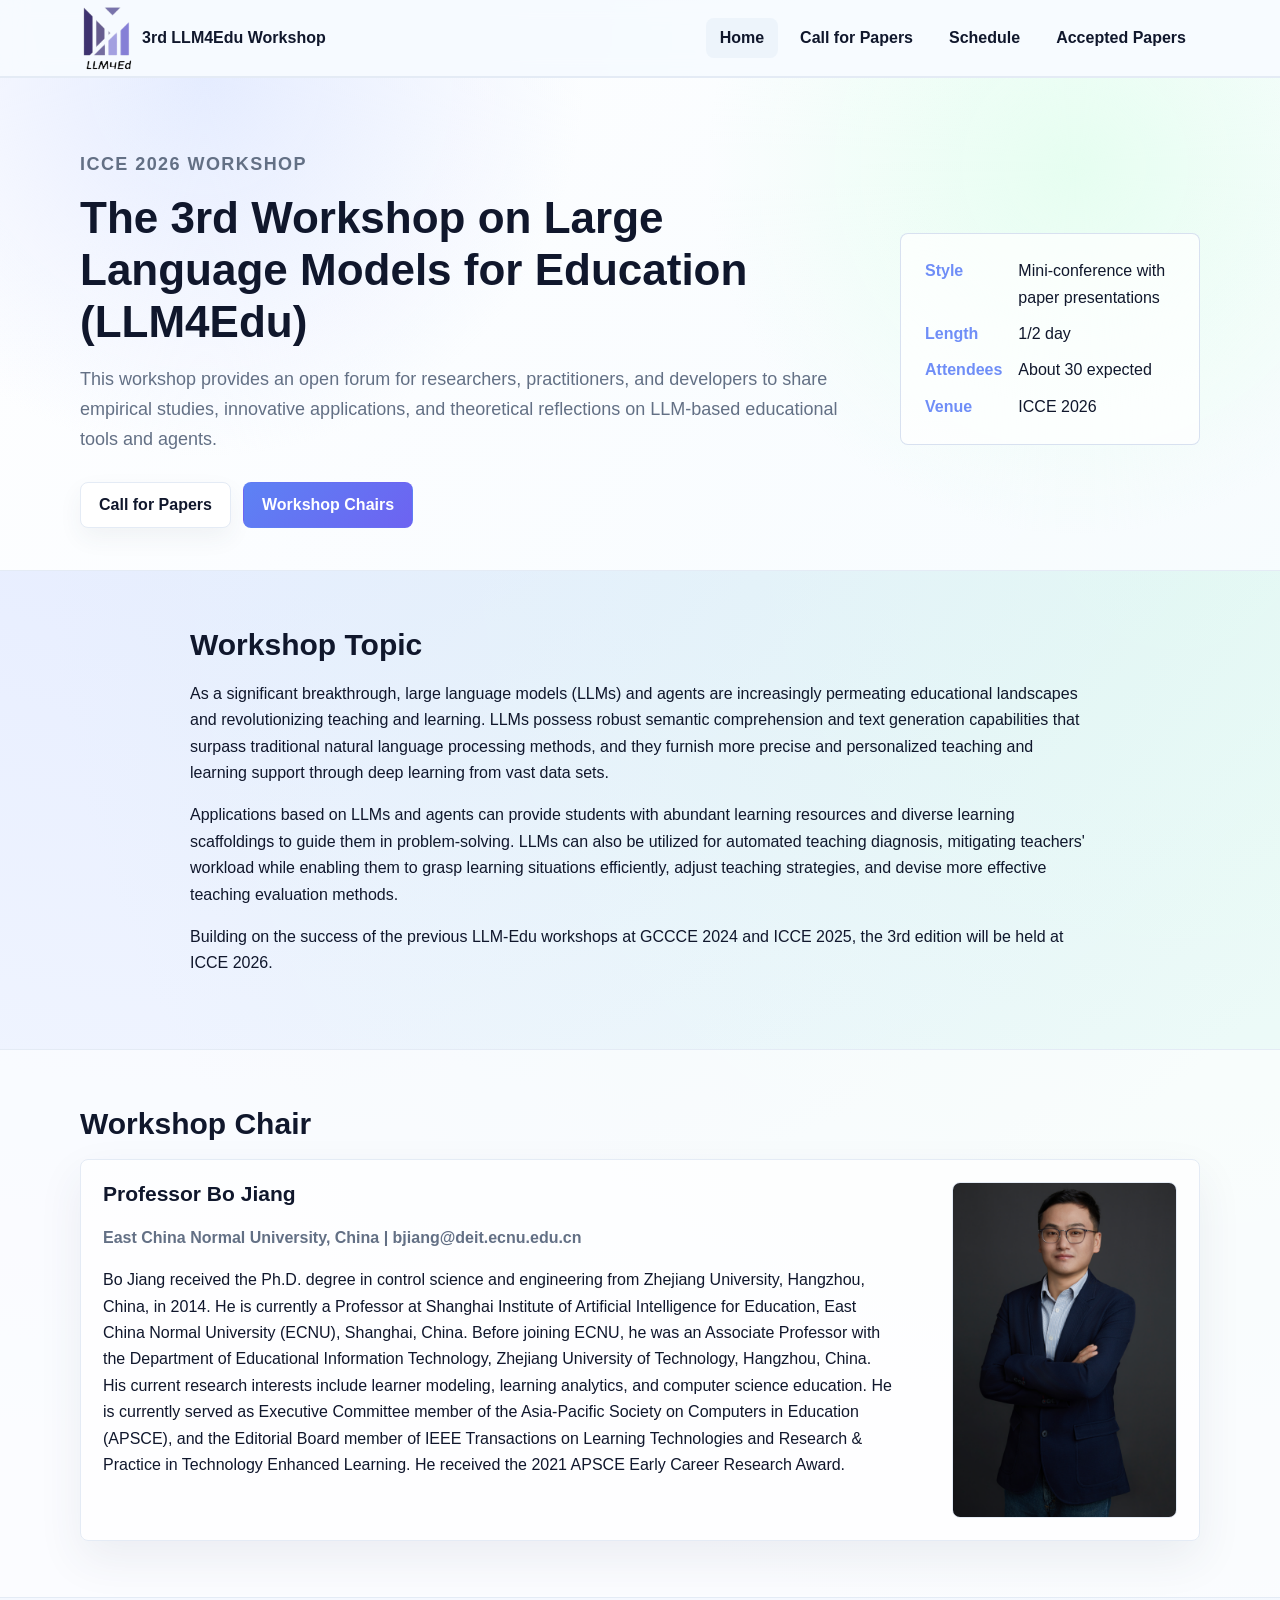
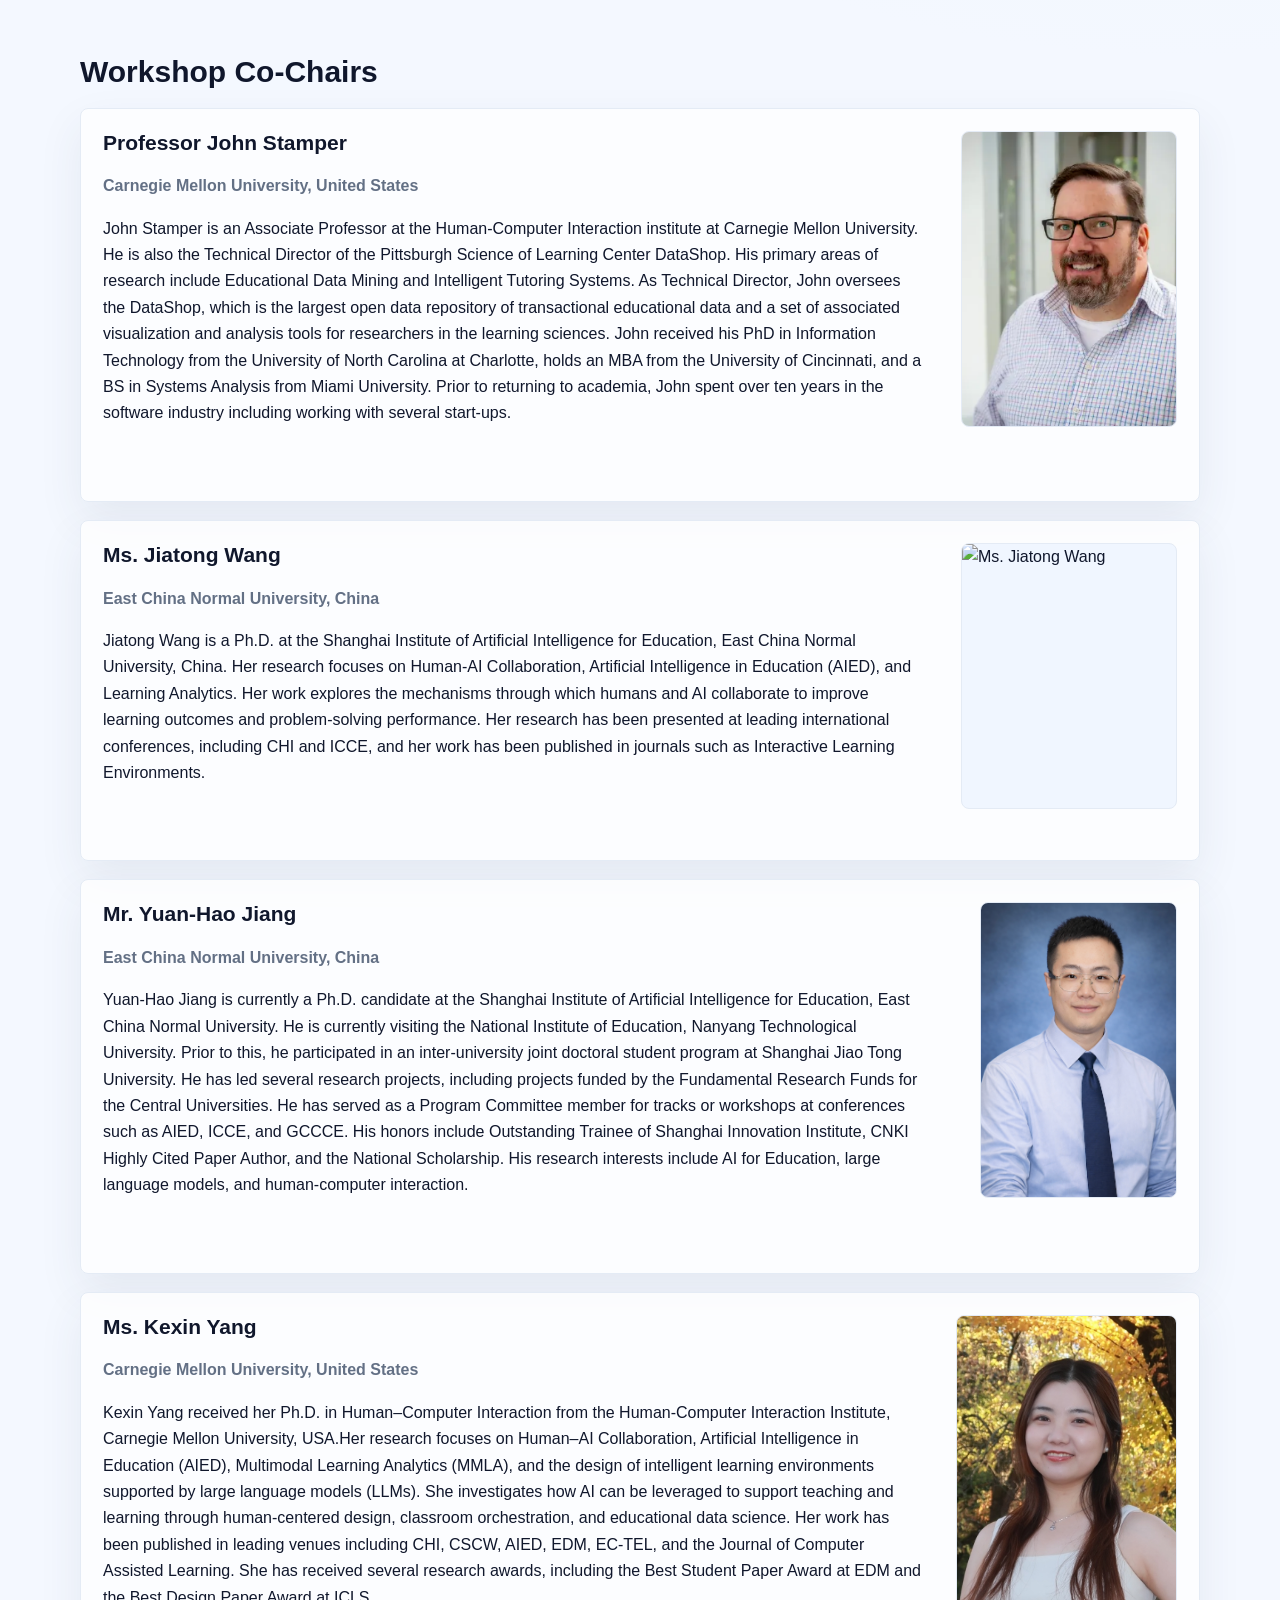
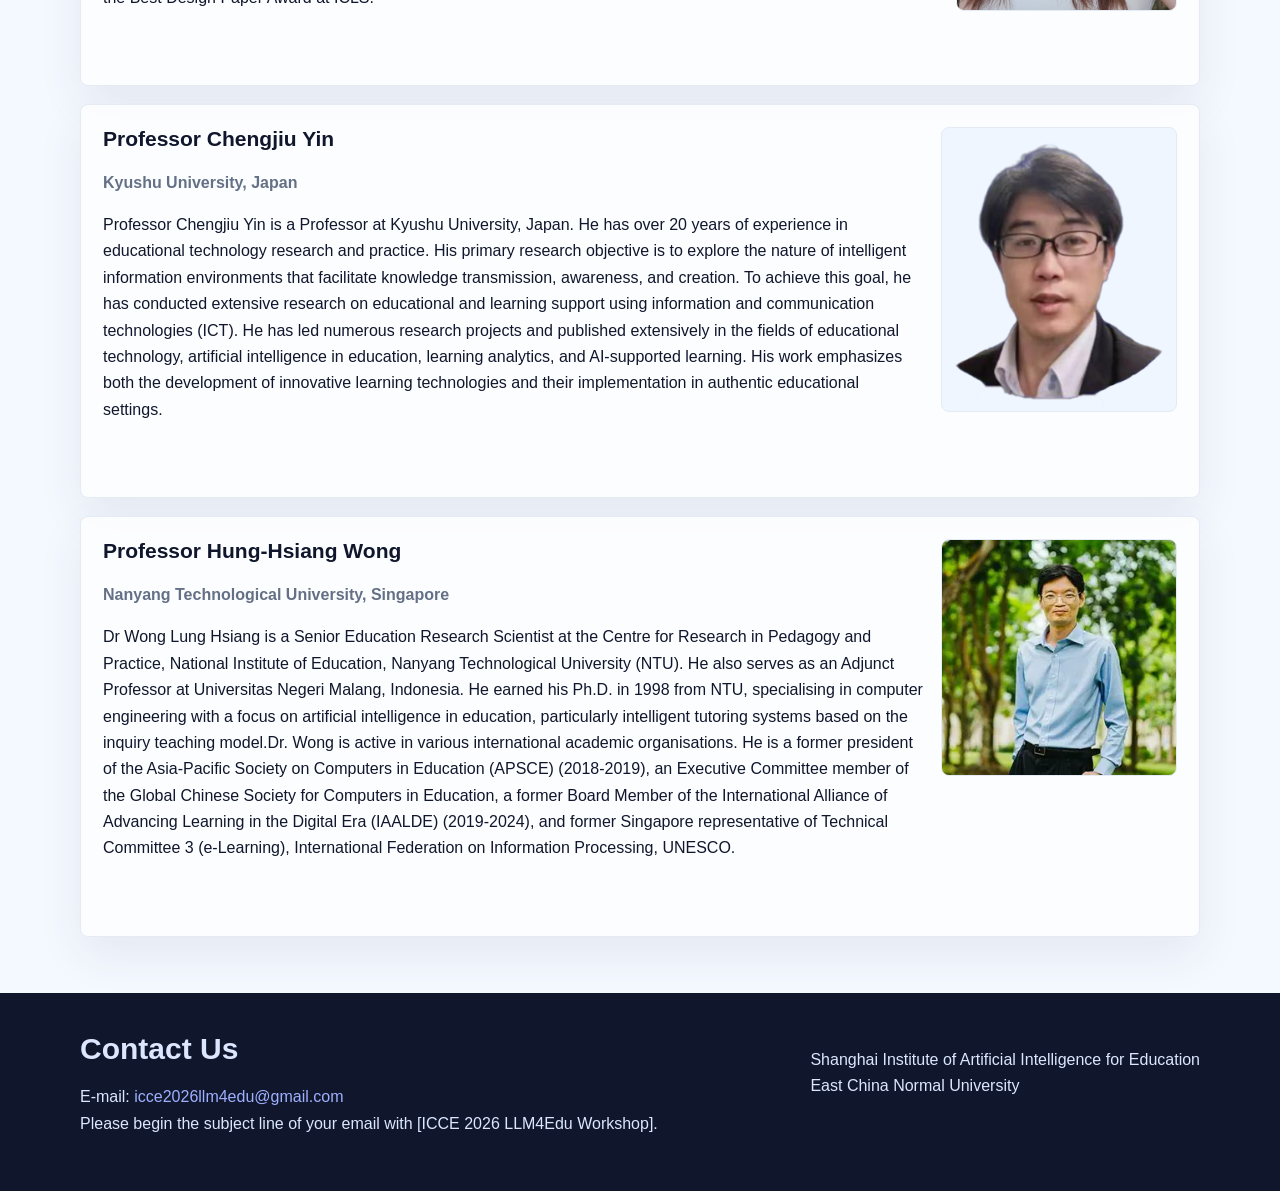
==== index.html @ 1f237d8f "Add files via upload" ====
<!DOCTYPE html>

<html lang="en">
  <head>
    <meta charset="utf-8" />
    <meta name="viewport" content="width=device-width, initial-scale=1" />
    <title>3rd LLM4Edu Workshop | ICCE 2026</title>
    <meta
      name="description"
      content="The 3rd Workshop on Large Language Models for Education (LLM4Edu) at ICCE 2026."
    />
    <link rel="stylesheet" href="assets/css/main.css" />
  </head>
  <body>
    <header class="site-header">
      <div class="container header-inner">
        <a class="brand" href="index.html" aria-label="LLM4Edu home">
          <img src="images/icce2026logo-mark.png" alt="ICCE 2026" />
          <span>3rd LLM4Edu Workshop</span>
        </a>
        <button class="nav-toggle" type="button" aria-label="Open menu" aria-expanded="false" data-nav-toggle>
          &#9776;
        </button>
        <nav class="site-nav" data-nav>
          <a href="index.html" aria-current="page">Home</a>
          <a href="call.html">Call for Papers</a>
          <a href="schedule.html">Schedule</a>
          <a href="acceptence.html">Accepted Papers</a>
        </nav>
      </div>
    </header>

    <main>
      <section class="hero">
        <div class="container hero-grid">
          <div>
            <p class="eyebrow">ICCE 2026 Workshop</p>
            <h1>The 3rd Workshop on Large Language Models for Education (LLM4Edu)</h1>
            <p>
              This workshop provides an open forum for researchers, practitioners, and developers to share empirical
              studies, innovative applications, and theoretical reflections on LLM-based educational tools and agents.
            </p>
            <div class="hero-actions">
              <a class="button secondary" href="call.html">Call for Papers</a>
              <a class="button" href="#chairs">Workshop Chairs</a>
            </div>
          </div>
          <aside class="info-panel" aria-label="Workshop summary">
            <dl>
              <dt>Style</dt>
              <dd>Mini-conference with paper presentations</dd>
              <dt>Length</dt>
              <dd>1/2 day</dd>
              <dt>Attendees</dt>
              <dd>About 30 expected</dd>
              <dt>Venue</dt>
              <dd>ICCE 2026</dd>
            </dl>
          </aside>
        </div>
      </section>
    
      <section class="section">
        <div class="container content-narrow">
          <h2>Workshop Topic</h2>
          <p>
            As a significant breakthrough, large language models (LLMs) and agents are increasingly permeating
            educational landscapes and revolutionizing teaching and learning. LLMs possess robust semantic
            comprehension and text generation capabilities that surpass traditional natural language processing
            methods, and they furnish more precise and personalized teaching and learning support through deep
            learning from vast data sets.
          </p>
          <p>
            Applications based on LLMs and agents can provide students with abundant learning resources and diverse
            learning scaffoldings to guide them in problem-solving. LLMs can also be utilized for automated teaching
            diagnosis, mitigating teachers' workload while enabling them to grasp learning situations efficiently,
            adjust teaching strategies, and devise more effective teaching evaluation methods.
          </p>
          <p>
            Building on the success of the previous LLM-Edu workshops at GCCCE 2024 and ICCE 2025, the 3rd edition
            will be held at ICCE 2026.
          </p>
        </div>
      </section>
    
      <section class="section alt" id="chairs">
        <div class="container">
          <h2>Workshop Chair</h2>
          <article class="card chair-card">
            <div>
              <h3>Professor Bo Jiang</h3>
              <p class="meta">East China Normal University, China | bjiang@deit.ecnu.edu.cn</p>
              <p>
                Bo Jiang received the Ph.D. degree in control science and engineering from Zhejiang University,
                Hangzhou, China, in 2014. He is currently a Professor at Shanghai Institute of Artificial Intelligence
                for Education, East China Normal University (ECNU), Shanghai, China. Before joining ECNU, he was an
                Associate Professor with the Department of Educational Information Technology, Zhejiang University of
                Technology, Hangzhou, China. His current research interests include learner modeling, learning
                analytics, and computer science education. He is currently served as Executive Committee member of the
                Asia-Pacific Society on Computers in Education (APSCE), and the Editorial Board member of IEEE
                Transactions on Learning Technologies and Research & Practice in Technology Enhanced Learning. He
                received the 2021 APSCE Early Career Research Award.
              </p>
            </div>
            <img class="portrait" src="images/BoJiang.png" alt="Professor Bo Jiang" />
          </article>
        </div>
      </section>
    
      <section class="section">
        <div class="container">
          <h2>Workshop Co-Chairs</h2>
          <div class="grid">
            <article class="card profile-card">
              <img class="portrait" src="images/John Stamper.png" alt="Professor John Stamper" />
              <div>
                <h3>Professor John Stamper</h3>
                <p class="meta">Carnegie Mellon University, United States</p>
                <p>
                  John Stamper is an Associate Professor at the Human-Computer Interaction institute at Carnegie Mellon
                  University. He is also the Technical Director of the Pittsburgh Science of Learning Center DataShop.
                  His primary areas of research include Educational Data Mining and Intelligent Tutoring Systems. As
                  Technical Director, John oversees the DataShop, which is the largest open data repository of
                  transactional educational data and a set of associated visualization and analysis tools for
                  researchers in the learning sciences. John received his PhD in Information Technology from the
                  University of North Carolina at Charlotte, holds an MBA from the University of Cincinnati, and a BS
                  in Systems Analysis from Miami University. Prior to returning to academia, John spent over ten years
                  in the software industry including working with several start-ups.
                </p>
              </div>
            </article>
            <article class="card profile-card">
              <img class="portrait portrait-jiatong" src="images/Jiatong Wang.png" alt="Ms. Jiatong Wang" />
              <div>
                <h3>Ms. Jiatong Wang</h3>
                <p class="meta">East China Normal University, China</p>
                <p>
                  Jiatong Wang is a Ph.D. at the Shanghai Institute of Artificial Intelligence for Education, East
                  China Normal University, China. Her research focuses on Human-AI Collaboration, Artificial
                  Intelligence in Education (AIED), and Learning Analytics. Her work explores the mechanisms through
                  which humans and AI collaborate to improve learning outcomes and problem-solving performance. Her
                  research has been presented at leading international conferences, including CHI and ICCE, and her
                  work has been published in journals such as Interactive Learning Environments.
                </p>
              </div>
            </article>
            <article class="card profile-card">
              <img class="portrait" src="images/Yuanhao Jiang.png" alt="Mr. Yuanhao Jiang" />
              <div>
                <h3>Mr. Yuan-Hao Jiang</h3>
                <p class="meta">East China Normal University, China</p>
                <p>
                  Yuan-Hao Jiang is currently a Ph.D. candidate at the Shanghai Institute of Artificial Intelligence
                  for Education, East China Normal University. He is currently visiting the National Institute of
                  Education, Nanyang Technological University. Prior to this, he participated in an inter-university
                  joint doctoral student program at Shanghai Jiao Tong University. He has led several research
                  projects, including projects funded by the Fundamental Research Funds for the Central Universities.
                  He has served as a Program Committee member for tracks or workshops at conferences such as AIED,
                  ICCE, and GCCCE. His honors include Outstanding Trainee of Shanghai Innovation Institute, CNKI Highly
                  Cited Paper Author, and the National Scholarship. His research interests include AI for Education,
                  large language models, and human-computer interaction.
                </p>
              </div>
            </article>
            <article class="card profile-card">
              <img class="portrait" src="images/Kexin Yang.jpg" alt="Ms. Kexin Yang" />
              <div>
                <h3>Ms. Kexin Yang</h3>
                <p class="meta">Carnegie Mellon University, United States</p>
                <p>
                  Kexin Yang received her Ph.D. in Human–Computer Interaction from the Human-Computer Interaction
                  Institute, Carnegie Mellon University, USA.Her research focuses on Human–AI Collaboration,
                  Artificial Intelligence in Education (AIED), Multimodal Learning Analytics (MMLA), and the design of
                  intelligent learning environments supported by large language models (LLMs). She investigates how AI
                  can be leveraged to support teaching and learning through human-centered design, classroom
                  orchestration, and educational data science. Her work has been published in leading venues including
                  CHI, CSCW, AIED, EDM, EC-TEL, and the Journal of Computer Assisted Learning. She has received several
                  research awards, including the Best Student Paper Award at EDM and the Best Design Paper Award at
                  ICLS.
                </p>
              </div>
            </article>
            <article class="card profile-card">
              <img class="portrait" src="images/Chengjiu Yin.png" alt="Professor Chengjiu Yin" />
              <div>
                <h3>Professor Chengjiu Yin</h3>
                <p class="meta">Kyushu University, Japan</p>
                <p>
                  Professor Chengjiu Yin is a Professor at Kyushu University, Japan. He has over 20 years of
                  experience in educational technology research and practice. His primary research objective is to
                  explore the nature of intelligent information environments that facilitate knowledge transmission,
                  awareness, and creation. To achieve this goal, he has conducted extensive research on educational and
                  learning support using information and communication technologies (ICT). He has led numerous research
                  projects and published extensively in the fields of educational technology, artificial intelligence in
                  education, learning analytics, and AI-supported learning. His work emphasizes both the development of
                  innovative learning technologies and their implementation in authentic educational settings.
                </p>
              </div>
            </article>
            <article class="card profile-card">
              <img class="portrait" src="images/Hung-Hsiang Wong.png" alt="Professor Hung-Hsiang Wong" />
              <div>
                <h3>Professor Hung-Hsiang Wong</h3>
                <p class="meta">Nanyang Technological University, Singapore</p>
                <p>
                  Dr Wong Lung Hsiang is a Senior Education Research Scientist at the Centre for Research in Pedagogy
                  and Practice, National Institute of Education, Nanyang Technological University (NTU). He also serves
                  as an Adjunct Professor at Universitas Negeri Malang, Indonesia. He earned his Ph.D. in 1998 from
                  NTU, specialising in computer engineering with a focus on artificial intelligence in education,
                  particularly intelligent tutoring systems based on the inquiry teaching model.Dr. Wong is active in
                  various international academic organisations. He is a former president of the Asia-Pacific Society on
                  Computers in Education (APSCE) (2018-2019), an Executive Committee member of the Global Chinese
                  Society for Computers in Education, a former Board Member of the International Alliance of Advancing
                  Learning in the Digital Era (IAALDE) (2019-2024), and former Singapore representative of Technical
                  Committee 3 (e-Learning), International Federation on Information Processing, UNESCO.
                </p>
              </div>
            </article>
          </div>
        </div>
      </section>
    </main>
    
    <footer class="site-footer">
      <div class="container footer-grid">
        <div>
          <h2>Contact Us</h2>
          <p>
            E-mail: <a href="mailto:icce2026llm4edu@gmail.com">icce2026llm4edu@gmail.com</a><br />
            Please begin the subject line of your email with [ICCE 2026 LLM4Edu Workshop].
          </p>
        </div>
        <p>Shanghai Institute of Artificial Intelligence for Education<br />East China Normal University</p>
      </div>
    </footer>
    
    <script src="assets/js/main.js"></script>

</body>
</html>
---- assets/css/main.css ----
:root {
  --bg: #f4f8ff;
  --surface: #ffffff;
  --surface-soft: #f0f6ff;
  --text: #10172c;
  --muted: #637085;
  --brand: #5f76f3;
  --brand-2: #4e67df;
  --accent: #6f8ef7;
  --line: #e4ebf5;
  --shadow: 0 18px 45px rgba(49, 64, 93, 0.08);
}

* {
  box-sizing: border-box;
}

html {
  scroll-behavior: smooth;
}

body {
  margin: 0;
  color: var(--text);
  background:
    radial-gradient(circle at 18% 0%, rgba(207, 218, 255, 0.55), transparent 32%),
    radial-gradient(circle at 92% 12%, rgba(218, 255, 232, 0.56), transparent 28%),
    var(--bg);
  font-family: Arial, Helvetica, sans-serif;
  font-size: 16px;
  line-height: 1.65;
}

a {
  color: var(--brand-2);
  text-decoration: none;
}

a:hover {
  text-decoration: underline;
}

.site-header {
  position: sticky;
  top: 0;
  z-index: 10;
  background: rgba(249, 252, 255, 0.9);
  border-bottom: 1px solid var(--line);
  backdrop-filter: blur(10px);
}

.container {
  width: min(1120px, calc(100% - 40px));
  margin: 0 auto;
}

.header-inner {
  display: flex;
  align-items: center;
  justify-content: space-between;
  min-height: 76px;
  gap: 24px;
}

.brand {
  display: inline-flex;
  align-items: center;
  gap: 8px;
  color: var(--text);
  font-weight: 700;
  letter-spacing: 0;
}

.brand img {
  width: 54px;
  height: auto;
  display: block;
}

.nav-toggle {
  display: none;
  width: 42px;
  height: 42px;
  border: 1px solid var(--line);
  border-radius: 8px;
  background: var(--surface);
  color: var(--text);
  font-size: 24px;
}

.site-nav {
  display: flex;
  align-items: center;
  gap: 8px;
}

.site-nav a {
  display: inline-flex;
  align-items: center;
  min-height: 40px;
  padding: 0 14px;
  border-radius: 8px;
  color: var(--text);
  font-weight: 700;
}

.site-nav a[aria-current="page"],
.site-nav a:hover {
  background: #edf4fb;
  text-decoration: none;
}

.hero {
  padding: 72px 0 42px;
  background:
    radial-gradient(circle at 84% 18%, rgba(223, 255, 235, 0.72), transparent 32%),
    radial-gradient(circle at 16% 0%, rgba(220, 229, 255, 0.72), transparent 32%),
    linear-gradient(135deg, rgba(255, 255, 255, 0.96), rgba(248, 252, 255, 0.94));
  border-top: 1px solid var(--line);
  border-bottom: 1px solid var(--line);
  color: var(--text);
}

.hero-grid {
  display: grid;
  grid-template-columns: minmax(0, 1fr) 300px;
  gap: 48px;
  align-items: center;
}

.eyebrow {
  margin: 0 0 12px;
  color: var(--accent);
  font-size: 14px;
  font-weight: 700;
  letter-spacing: 0.08em;
  text-transform: uppercase;
}

h1,
h2,
h3 {
  margin: 0 0 18px;
  line-height: 1.18;
}

h1 {
  max-width: 840px;
  font-size: 44px;
}

h2 {
  font-size: 30px;
}

h3 {
  font-size: 21px;
}

.hero p {
  max-width: 820px;
  color: var(--muted);
  font-size: 18px;
}

.hero-actions,
.button-row {
  display: flex;
  flex-wrap: wrap;
  gap: 12px;
  margin-top: 28px;
}

.button {
  display: inline-flex;
  align-items: center;
  justify-content: center;
  min-height: 46px;
  padding: 0 18px;
  border: 1px solid transparent;
  border-radius: 8px;
  background: linear-gradient(135deg, #5d82f4, #6d63f1);
  color: #ffffff;
  font-weight: 700;
}

.button:hover {
  text-decoration: none;
  background: linear-gradient(135deg, #4c70e6, #5b55dc);
}

.button.secondary {
  background: #ffffff;
  color: var(--text);
  border-color: var(--line);
  box-shadow: 0 10px 24px rgba(49, 64, 93, 0.06);
}

.button.secondary:hover {
  background: var(--surface-soft);
}

.info-panel {
  background: rgba(255, 255, 255, 0.72);
  border: 1px solid rgba(213, 223, 239, 0.92);
  border-radius: 8px;
  padding: 24px;
}

.info-panel dl {
  display: grid;
  grid-template-columns: auto 1fr;
  gap: 10px 16px;
  margin: 0;
}

.info-panel dt {
  color: var(--accent);
  font-weight: 700;
}

.info-panel dd {
  margin: 0;
}

.section {
  padding: 56px 0;
}

.section.alt {
  background: rgba(255, 255, 255, 0.64);
  border-top: 1px solid var(--line);
  border-bottom: 1px solid var(--line);
}

.content-narrow {
  max-width: 900px;
}

.grid {
  display: grid;
  grid-template-columns: 1fr;
  gap: 18px;
}

.card {
  background: rgba(255, 255, 255, 0.78);
  border: 1px solid var(--line);
  border-radius: 8px;
  padding: 22px;
  box-shadow: var(--shadow);
}

.chair-card {
  display: grid;
  grid-template-columns: minmax(0, 1fr) 264px;
  gap: 18px;
  align-items: start;
}

.chair-card .portrait {
  order: 2;
}

.profile-card {
  display: grid;
  grid-template-columns: minmax(0, 1fr) 236px;
  gap: 18px;
  align-items: start;
}

.profile-card .portrait {
  grid-column: 2;
  grid-row: 1 / span 3;
}

.avatar {
  display: grid;
  place-items: center;
  width: 76px;
  height: 76px;
  border-radius: 8px;
  background: var(--surface-soft);
  color: var(--brand);
  font-size: 24px;
  font-weight: 700;
}

.portrait {
  max-width: 236px;
  max-height: 296px;
  width: auto;
  height: auto;
  border-radius: 8px;
  border: 1px solid var(--line);
  object-fit: contain;
  object-position: center;
  background: var(--surface-soft);
  justify-self: end;
}

.chair-card .portrait {
  max-width: 264px;
  max-height: 336px;
  width: auto;
  height: auto;
}

.portrait-jiatong {
  width: 216px;
  height: 266px;
  max-width: none;
  max-height: none;
  object-fit: cover;
}

.chair-card p {
  margin-bottom: 0;
}

.meta {
  margin: 0 0 10px;
  color: var(--muted);
  font-weight: 700;
}

.topic-list {
  display: grid;
  grid-template-columns: repeat(2, minmax(0, 1fr));
  gap: 10px 22px;
  padding-left: 20px;
}

.dates-list {
  display: grid;
  gap: 10px;
  padding: 0;
  list-style: none;
}

.dates-list li {
  display: flex;
  justify-content: space-between;
  gap: 18px;
  padding: 14px 16px;
  background: var(--surface);
  border: 1px solid var(--line);
  border-radius: 8px;
}

.placeholder {
  padding: 28px;
  border: 1px dashed var(--line);
  border-radius: 8px;
  background: var(--surface);
  color: var(--muted);
}

.site-footer {
  padding: 38px 0;
  color: #dce6ff;
  background: #10172c;
}

.site-footer a {
  color: #9fb0ff;
}

.footer-grid {
  display: grid;
  grid-template-columns: minmax(0, 1fr) auto;
  gap: 30px;
}

.small {
  color: var(--muted);
  font-size: 14px;
}

@media (max-width: 840px) {
  .header-inner {
    min-height: 68px;
  }

  .nav-toggle {
    display: inline-grid;
    place-items: center;
  }

  .site-nav {
    position: absolute;
    top: 68px;
    right: 20px;
    left: 20px;
    display: none;
    flex-direction: column;
    align-items: stretch;
    padding: 12px;
    background: var(--surface);
    border: 1px solid var(--line);
    border-radius: 8px;
    box-shadow: var(--shadow);
  }

  .site-nav.is-open {
    display: flex;
  }

  .hero {
    padding: 46px 0 32px;
  }

  .hero-grid,
  .grid,
  .footer-grid,
  .topic-list {
    grid-template-columns: 1fr;
  }

  h1 {
    font-size: 34px;
  }

  .dates-list li {
    display: block;
  }
}

@media (max-width: 560px) {
  .chair-card,
  .profile-card {
    grid-template-columns: 1fr;
  }

  .profile-card .portrait {
    grid-column: auto;
    grid-row: auto;
    order: -1;
    max-width: 236px;
    max-height: 296px;
    width: auto;
    height: auto;
    justify-self: start;
  }

  .chair-card .portrait {
    grid-column: auto;
    grid-row: auto;
    order: -1;
    max-width: 264px;
    max-height: 336px;
    width: auto;
    height: auto;
    justify-self: start;
  }

  .profile-card .portrait-jiatong {
    width: 216px;
    height: 266px;
    max-width: none;
    max-height: none;
  }
}
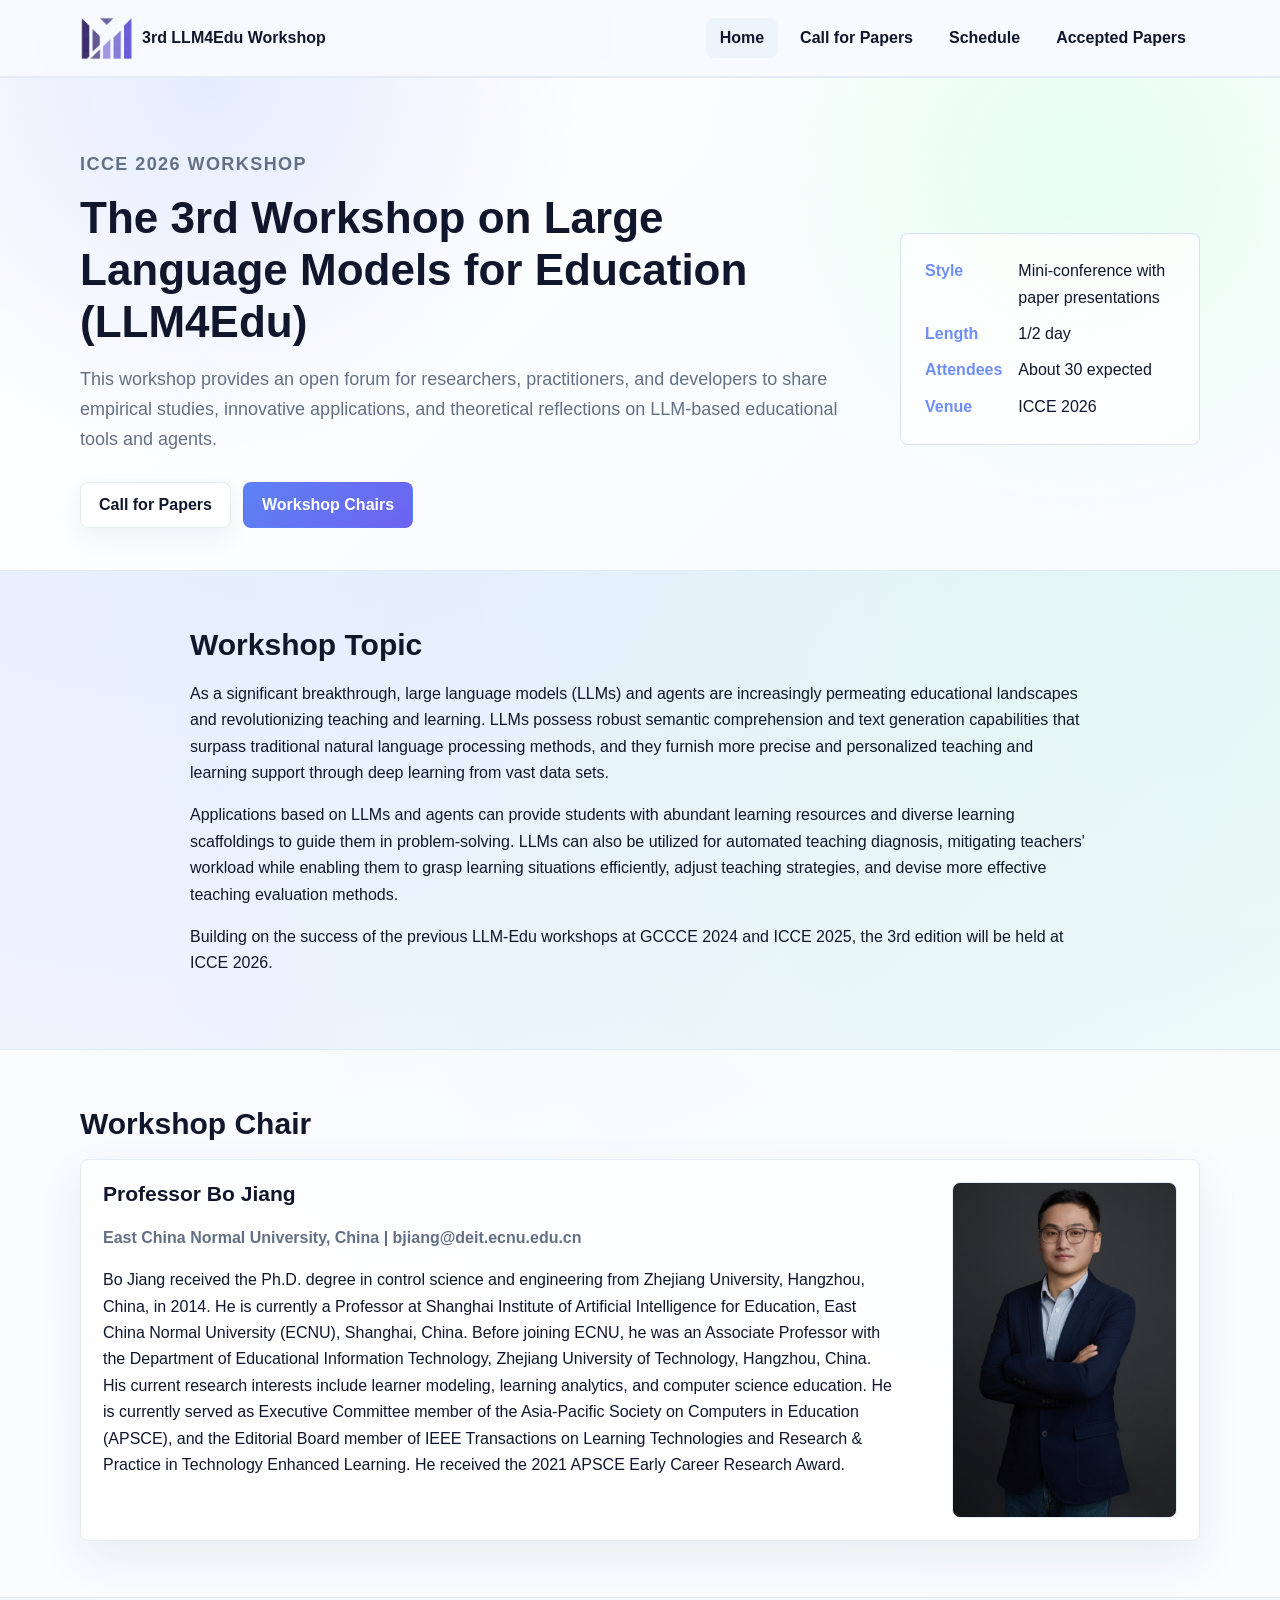
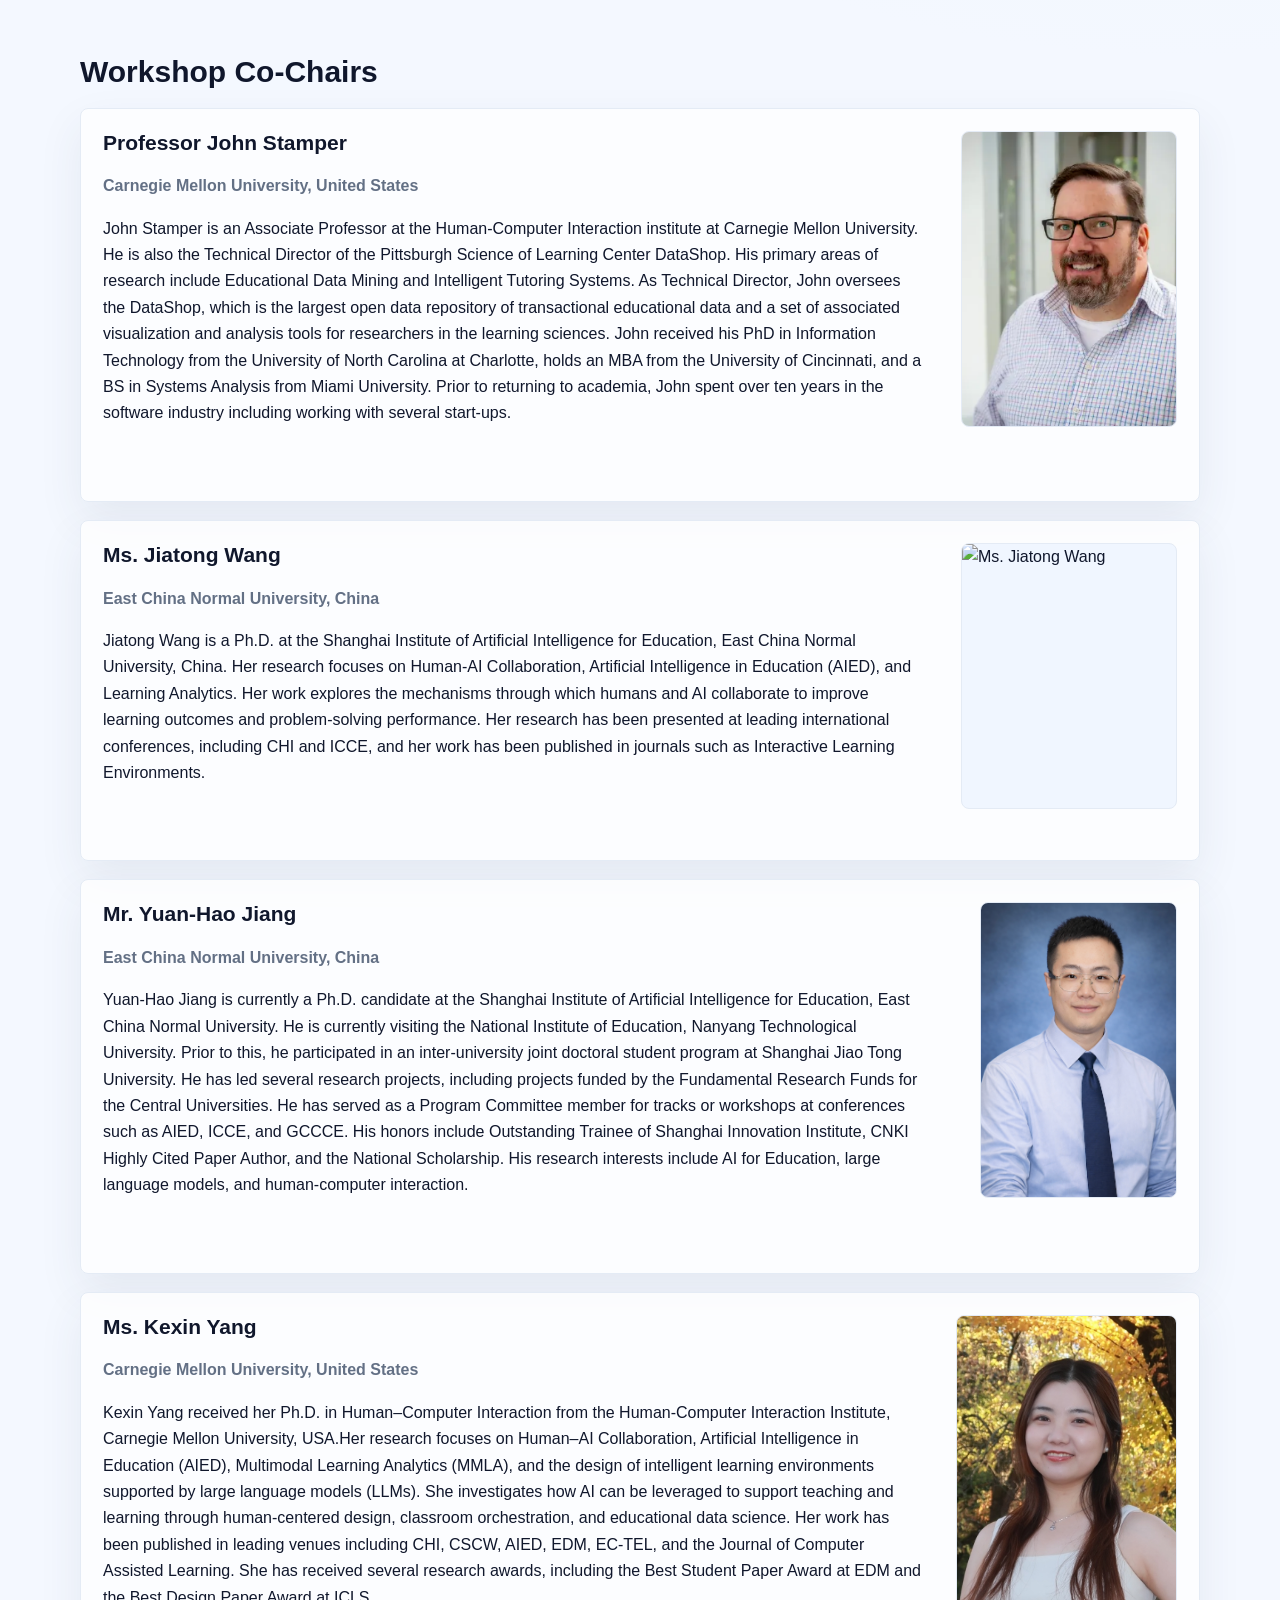
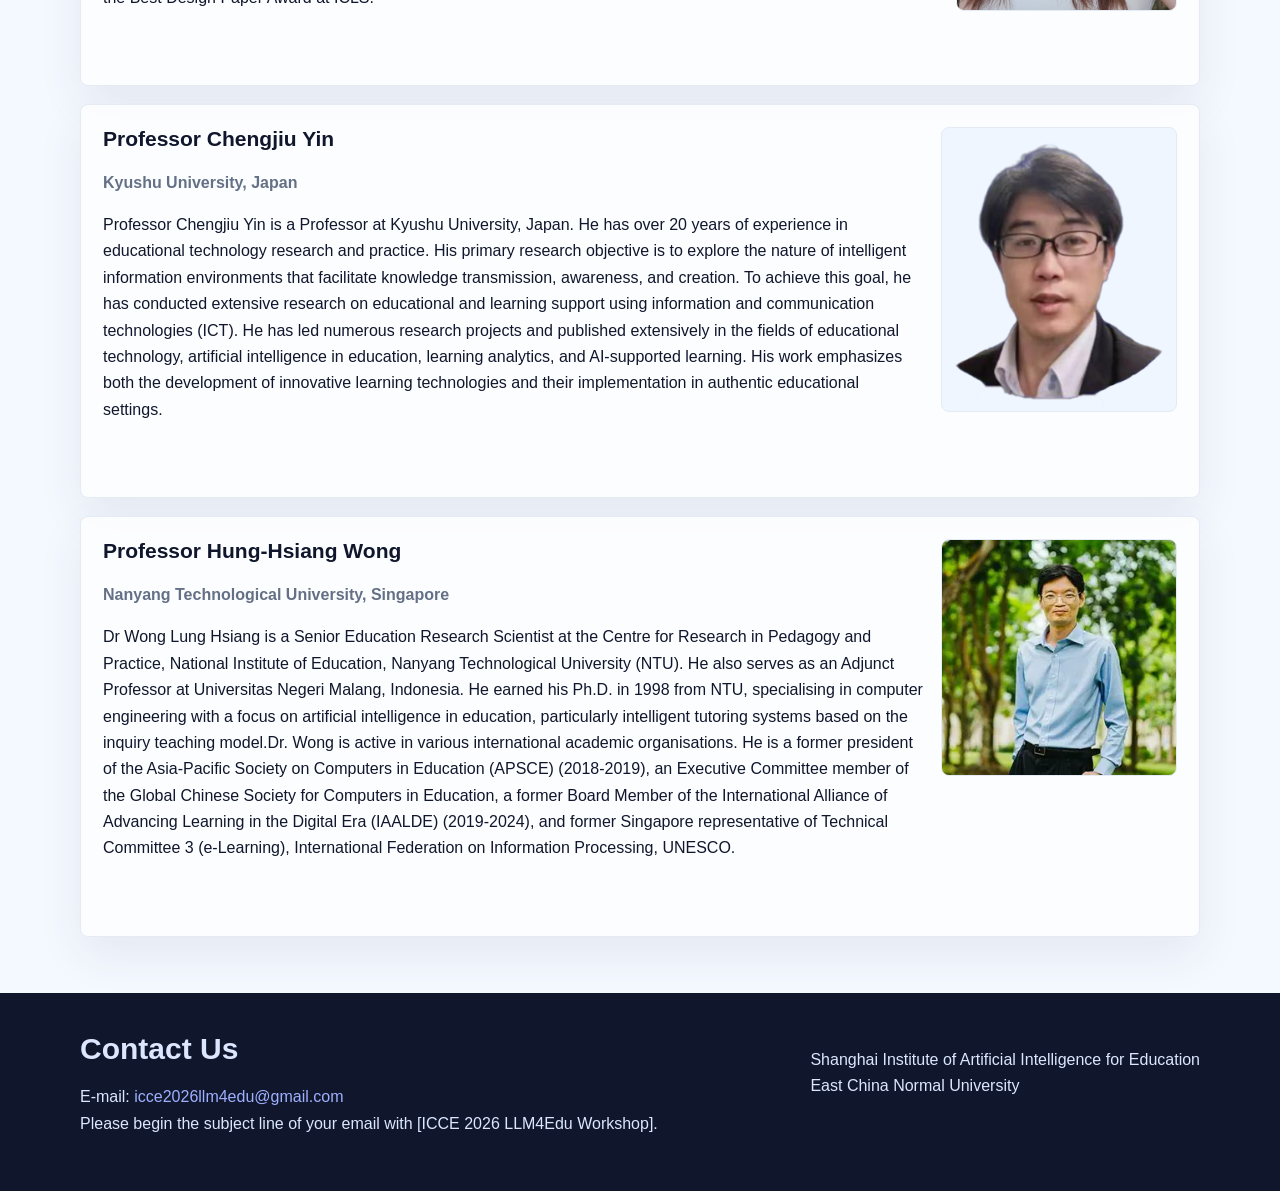
==== commit a9054303: "Update index.html" ====
--- a/index.html
+++ b/index.html
@@ -15,7 +15,7 @@
     <header class="site-header">
       <div class="container header-inner">
         <a class="brand" href="index.html" aria-label="LLM4Edu home">
-          <img src="images/icce2026logo-mark.png" alt="ICCE 2026" />
+          <img src="images/icce2026logo.png" alt="ICCE 2026" />
           <span>3rd LLM4Edu Workshop</span>
         </a>
         <button class="nav-toggle" type="button" aria-label="Open menu" aria-expanded="false" data-nav-toggle>
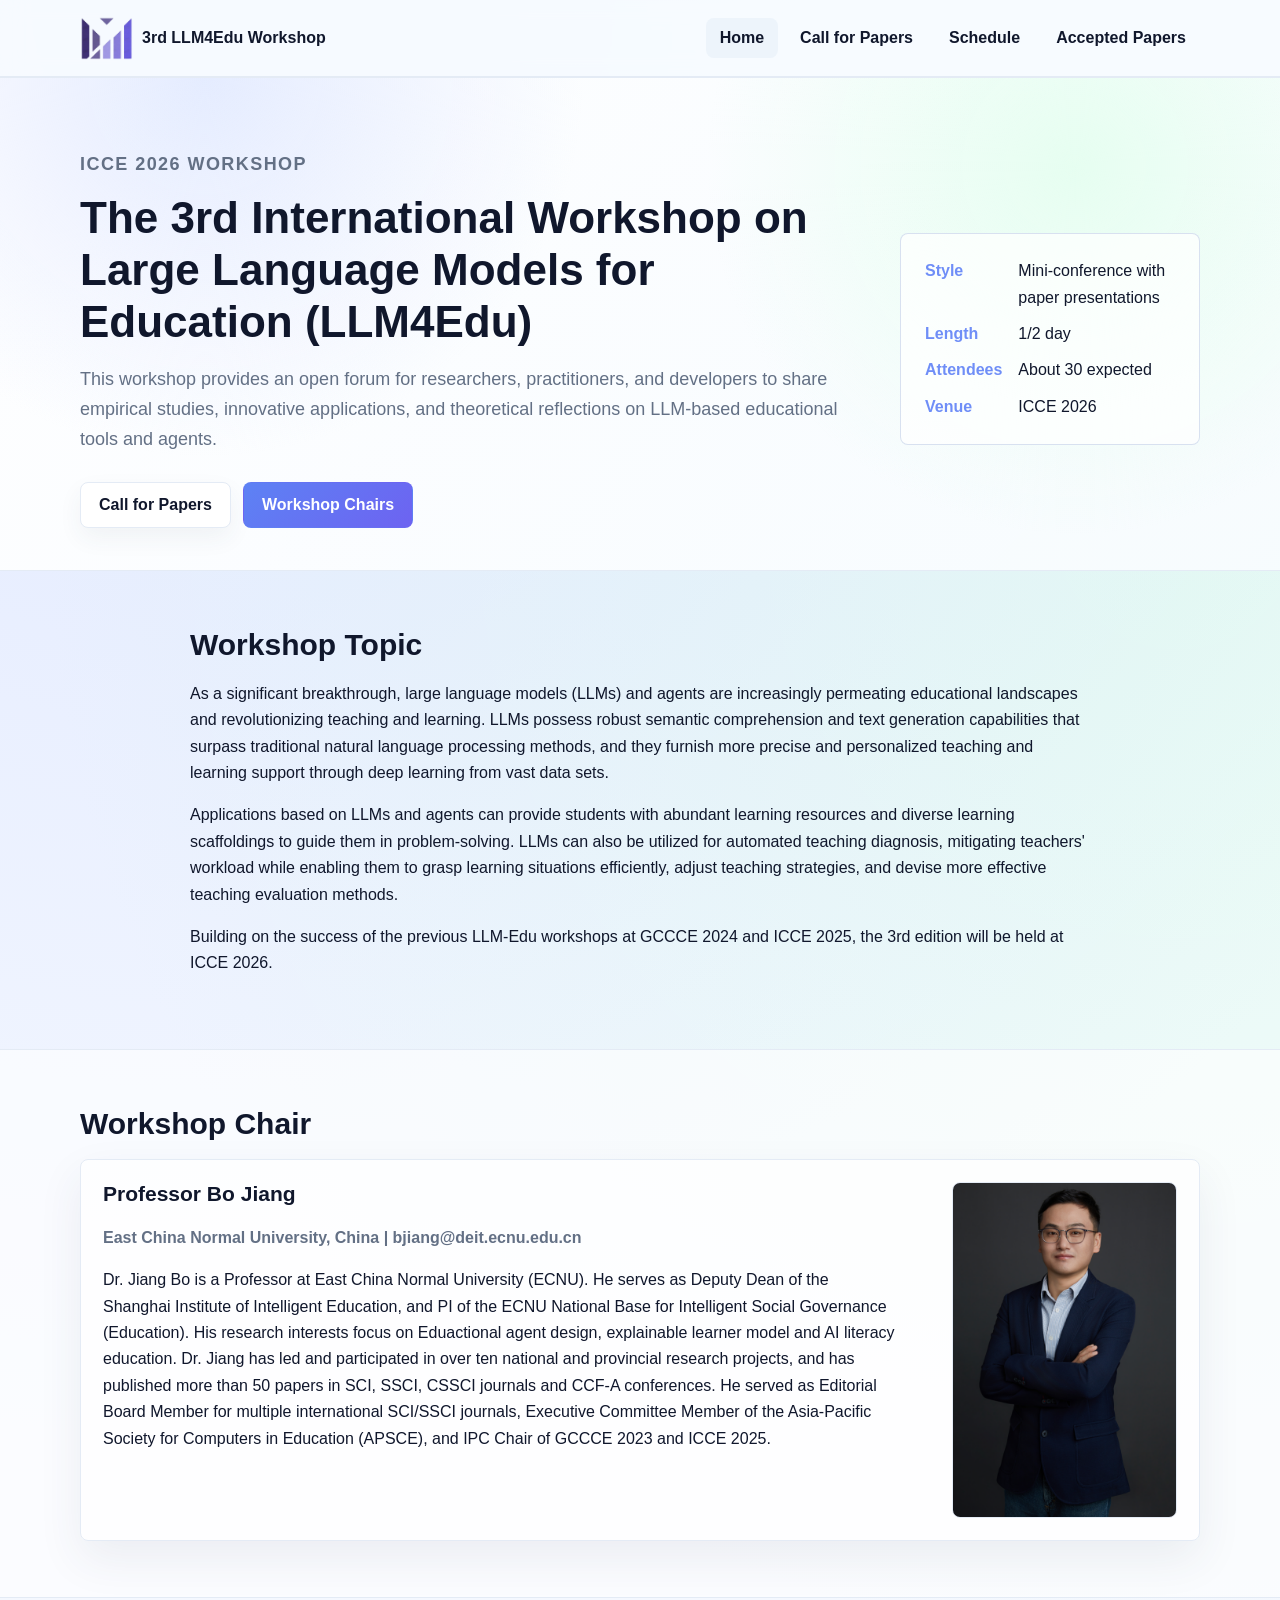
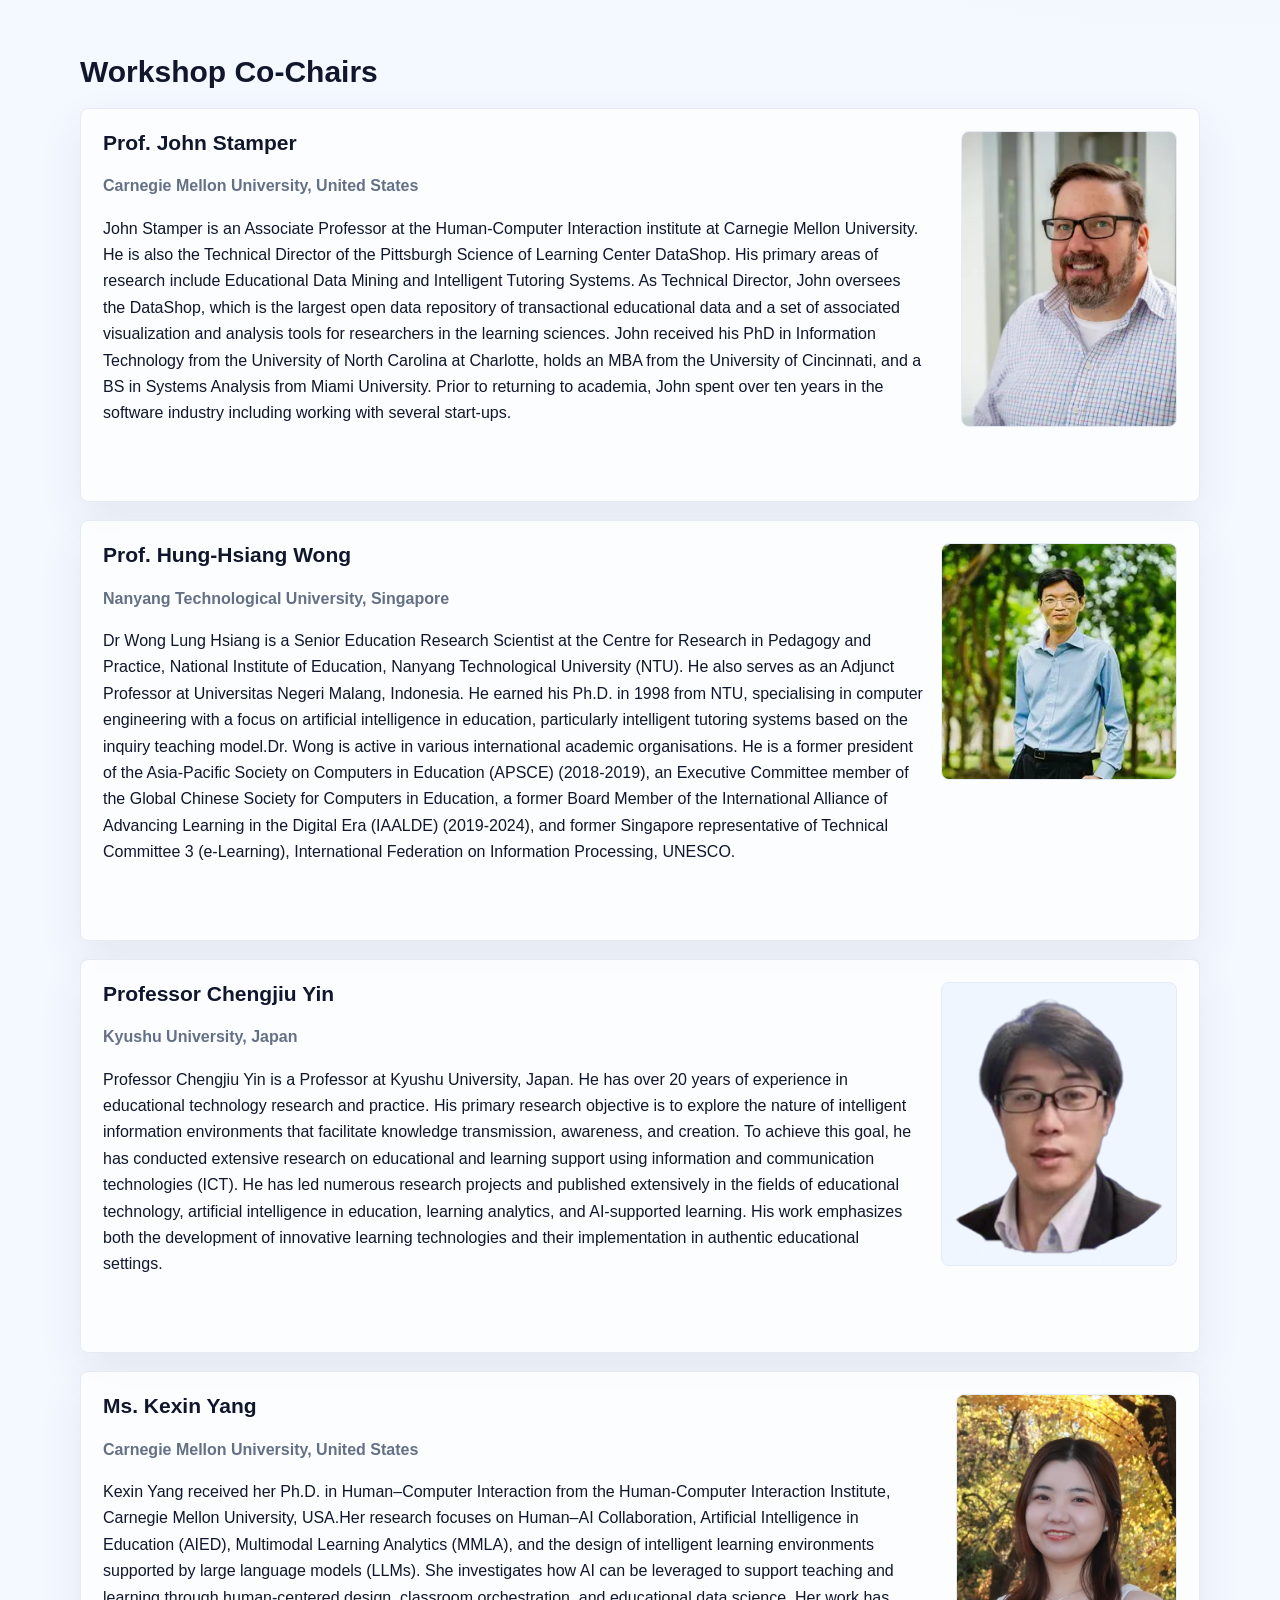
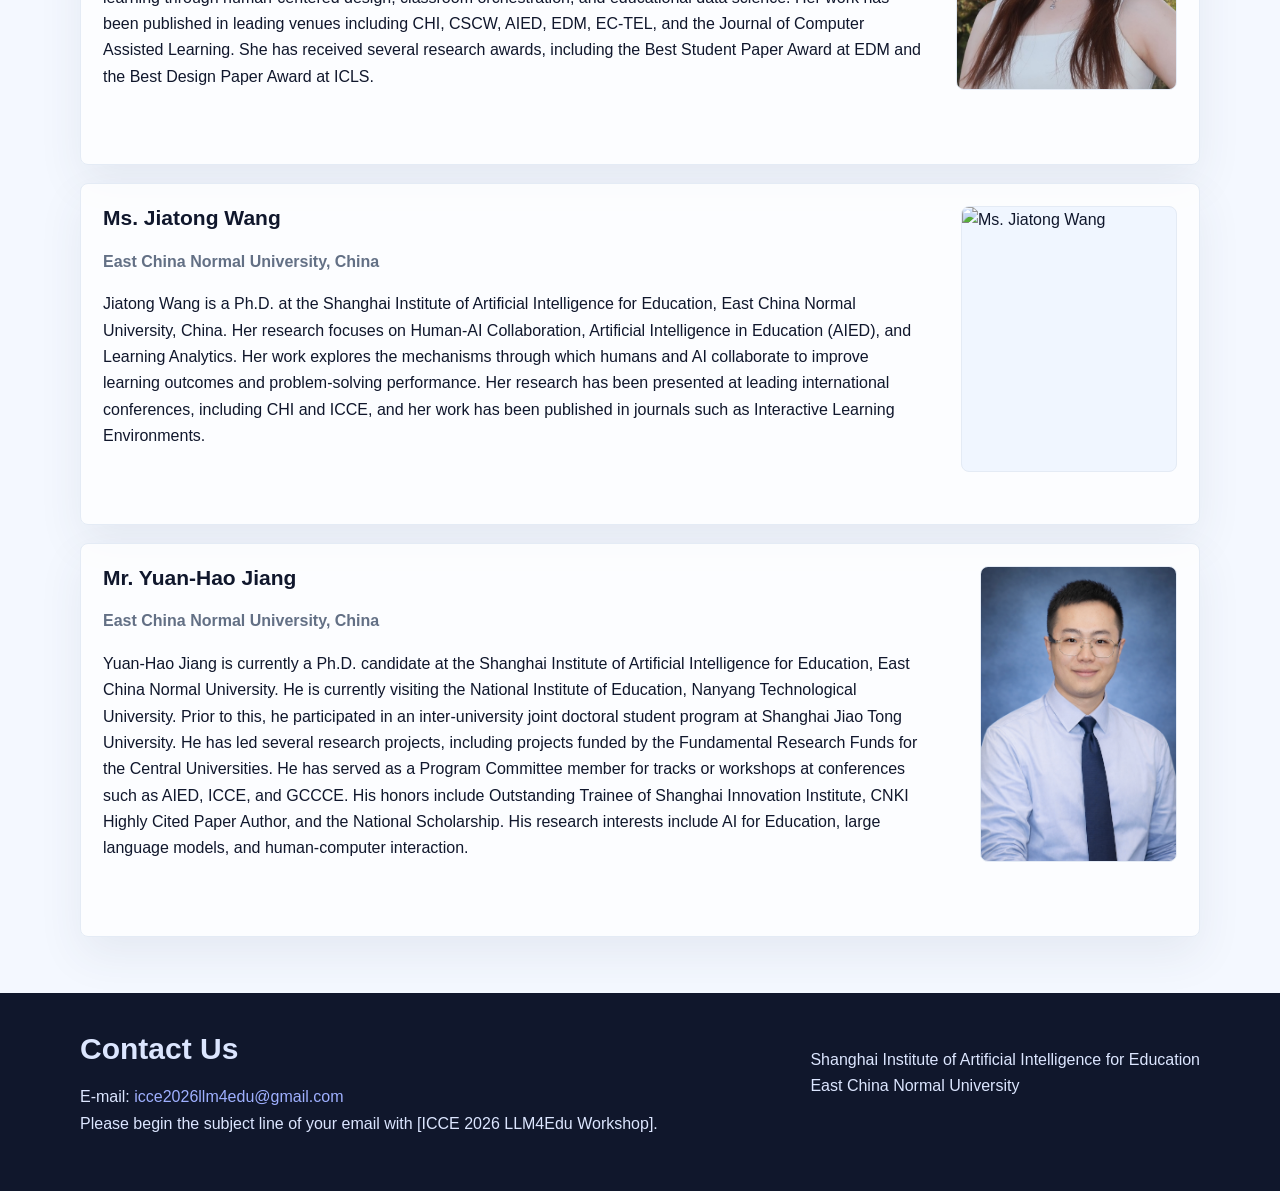
==== commit 97985943: "Add files via upload" ====
--- a/index.html
+++ b/index.html
@@ -4,10 +4,10 @@
   <head>
     <meta charset="utf-8" />
     <meta name="viewport" content="width=device-width, initial-scale=1" />
-    <title>3rd LLM4Edu Workshop | ICCE 2026</title>
+    <title>3rd International LLM4Edu Workshop | ICCE 2026</title>
     <meta
       name="description"
-      content="The 3rd Workshop on Large Language Models for Education (LLM4Edu) at ICCE 2026."
+      content="The 3rd International Workshop on Large Language Models for Education (LLM4Edu) at ICCE 2026."
     />
     <link rel="stylesheet" href="assets/css/main.css" />
   </head>
@@ -35,7 +35,7 @@
         <div class="container hero-grid">
           <div>
             <p class="eyebrow">ICCE 2026 Workshop</p>
-            <h1>The 3rd Workshop on Large Language Models for Education (LLM4Edu)</h1>
+            <h1>The 3rd International Workshop on Large Language Models for Education (LLM4Edu)</h1>
             <p>
               This workshop provides an open forum for researchers, practitioners, and developers to share empirical
               studies, innovative applications, and theoretical reflections on LLM-based educational tools and agents.
@@ -91,15 +91,14 @@
               <h3>Professor Bo Jiang</h3>
               <p class="meta">East China Normal University, China | bjiang@deit.ecnu.edu.cn</p>
               <p>
-                Bo Jiang received the Ph.D. degree in control science and engineering from Zhejiang University,
-                Hangzhou, China, in 2014. He is currently a Professor at Shanghai Institute of Artificial Intelligence
-                for Education, East China Normal University (ECNU), Shanghai, China. Before joining ECNU, he was an
-                Associate Professor with the Department of Educational Information Technology, Zhejiang University of
-                Technology, Hangzhou, China. His current research interests include learner modeling, learning
-                analytics, and computer science education. He is currently served as Executive Committee member of the
-                Asia-Pacific Society on Computers in Education (APSCE), and the Editorial Board member of IEEE
-                Transactions on Learning Technologies and Research & Practice in Technology Enhanced Learning. He
-                received the 2021 APSCE Early Career Research Award.
+                Dr. Jiang Bo is a Professor at East China Normal University (ECNU). He serves as Deputy Dean of the
+                Shanghai Institute of Intelligent Education, and PI of the ECNU National Base for Intelligent Social
+                Governance (Education). His research interests focus on Eduactional agent design, explainable learner
+                model and AI literacy education. Dr. Jiang has led and participated in over ten national and
+                provincial research projects, and has published more than 50 papers in SCI, SSCI, CSSCI journals and
+                CCF-A conferences. He served as Editorial Board Member for multiple international SCI/SSCI journals,
+                Executive Committee Member of the Asia-Pacific Society for Computers in Education (APSCE), and IPC
+                Chair of GCCCE 2023 and ICCE 2025.
               </p>
             </div>
             <img class="portrait" src="images/BoJiang.png" alt="Professor Bo Jiang" />
@@ -114,7 +113,7 @@
             <article class="card profile-card">
               <img class="portrait" src="images/John Stamper.png" alt="Professor John Stamper" />
               <div>
-                <h3>Professor John Stamper</h3>
+                <h3>Prof. John Stamper</h3>
                 <p class="meta">Carnegie Mellon University, United States</p>
                 <p>
                   John Stamper is an Associate Professor at the Human-Computer Interaction institute at Carnegie Mellon
@@ -130,77 +129,9 @@
               </div>
             </article>
             <article class="card profile-card">
-              <img class="portrait portrait-jiatong" src="images/Jiatong Wang.png" alt="Ms. Jiatong Wang" />
-              <div>
-                <h3>Ms. Jiatong Wang</h3>
-                <p class="meta">East China Normal University, China</p>
-                <p>
-                  Jiatong Wang is a Ph.D. at the Shanghai Institute of Artificial Intelligence for Education, East
-                  China Normal University, China. Her research focuses on Human-AI Collaboration, Artificial
-                  Intelligence in Education (AIED), and Learning Analytics. Her work explores the mechanisms through
-                  which humans and AI collaborate to improve learning outcomes and problem-solving performance. Her
-                  research has been presented at leading international conferences, including CHI and ICCE, and her
-                  work has been published in journals such as Interactive Learning Environments.
-                </p>
-              </div>
-            </article>
-            <article class="card profile-card">
-              <img class="portrait" src="images/Yuanhao Jiang.png" alt="Mr. Yuanhao Jiang" />
-              <div>
-                <h3>Mr. Yuan-Hao Jiang</h3>
-                <p class="meta">East China Normal University, China</p>
-                <p>
-                  Yuan-Hao Jiang is currently a Ph.D. candidate at the Shanghai Institute of Artificial Intelligence
-                  for Education, East China Normal University. He is currently visiting the National Institute of
-                  Education, Nanyang Technological University. Prior to this, he participated in an inter-university
-                  joint doctoral student program at Shanghai Jiao Tong University. He has led several research
-                  projects, including projects funded by the Fundamental Research Funds for the Central Universities.
-                  He has served as a Program Committee member for tracks or workshops at conferences such as AIED,
-                  ICCE, and GCCCE. His honors include Outstanding Trainee of Shanghai Innovation Institute, CNKI Highly
-                  Cited Paper Author, and the National Scholarship. His research interests include AI for Education,
-                  large language models, and human-computer interaction.
-                </p>
-              </div>
-            </article>
-            <article class="card profile-card">
-              <img class="portrait" src="images/Kexin Yang.jpg" alt="Ms. Kexin Yang" />
-              <div>
-                <h3>Ms. Kexin Yang</h3>
-                <p class="meta">Carnegie Mellon University, United States</p>
-                <p>
-                  Kexin Yang received her Ph.D. in Human–Computer Interaction from the Human-Computer Interaction
-                  Institute, Carnegie Mellon University, USA.Her research focuses on Human–AI Collaboration,
-                  Artificial Intelligence in Education (AIED), Multimodal Learning Analytics (MMLA), and the design of
-                  intelligent learning environments supported by large language models (LLMs). She investigates how AI
-                  can be leveraged to support teaching and learning through human-centered design, classroom
-                  orchestration, and educational data science. Her work has been published in leading venues including
-                  CHI, CSCW, AIED, EDM, EC-TEL, and the Journal of Computer Assisted Learning. She has received several
-                  research awards, including the Best Student Paper Award at EDM and the Best Design Paper Award at
-                  ICLS.
-                </p>
-              </div>
-            </article>
-            <article class="card profile-card">
-              <img class="portrait" src="images/Chengjiu Yin.png" alt="Professor Chengjiu Yin" />
-              <div>
-                <h3>Professor Chengjiu Yin</h3>
-                <p class="meta">Kyushu University, Japan</p>
-                <p>
-                  Professor Chengjiu Yin is a Professor at Kyushu University, Japan. He has over 20 years of
-                  experience in educational technology research and practice. His primary research objective is to
-                  explore the nature of intelligent information environments that facilitate knowledge transmission,
-                  awareness, and creation. To achieve this goal, he has conducted extensive research on educational and
-                  learning support using information and communication technologies (ICT). He has led numerous research
-                  projects and published extensively in the fields of educational technology, artificial intelligence in
-                  education, learning analytics, and AI-supported learning. His work emphasizes both the development of
-                  innovative learning technologies and their implementation in authentic educational settings.
-                </p>
-              </div>
-            </article>
-            <article class="card profile-card">
               <img class="portrait" src="images/Hung-Hsiang Wong.png" alt="Professor Hung-Hsiang Wong" />
               <div>
-                <h3>Professor Hung-Hsiang Wong</h3>
+                <h3>Prof. Hung-Hsiang Wong</h3>
                 <p class="meta">Nanyang Technological University, Singapore</p>
                 <p>
                   Dr Wong Lung Hsiang is a Senior Education Research Scientist at the Centre for Research in Pedagogy
@@ -216,6 +147,74 @@
                 </p>
               </div>
             </article>
+            <article class="card profile-card">
+              <img class="portrait" src="images/Chengjiu Yin.png" alt="Professor Chengjiu Yin" />
+              <div>
+                <h3>Professor Chengjiu Yin</h3>
+                <p class="meta">Kyushu University, Japan</p>
+                <p>
+                  Professor Chengjiu Yin is a Professor at Kyushu University, Japan. He has over 20 years of
+                  experience in educational technology research and practice. His primary research objective is to
+                  explore the nature of intelligent information environments that facilitate knowledge transmission,
+                  awareness, and creation. To achieve this goal, he has conducted extensive research on educational and
+                  learning support using information and communication technologies (ICT). He has led numerous research
+                  projects and published extensively in the fields of educational technology, artificial intelligence in
+                  education, learning analytics, and AI-supported learning. His work emphasizes both the development of
+                  innovative learning technologies and their implementation in authentic educational settings.
+                </p>
+              </div>
+            </article>
+            <article class="card profile-card">
+              <img class="portrait" src="images/Kexin Yang.jpg" alt="Ms. Kexin Yang" />
+              <div>
+                <h3>Ms. Kexin Yang</h3>
+                <p class="meta">Carnegie Mellon University, United States</p>
+                <p>
+                  Kexin Yang received her Ph.D. in Human–Computer Interaction from the Human-Computer Interaction
+                  Institute, Carnegie Mellon University, USA.Her research focuses on Human–AI Collaboration,
+                  Artificial Intelligence in Education (AIED), Multimodal Learning Analytics (MMLA), and the design of
+                  intelligent learning environments supported by large language models (LLMs). She investigates how AI
+                  can be leveraged to support teaching and learning through human-centered design, classroom
+                  orchestration, and educational data science. Her work has been published in leading venues including
+                  CHI, CSCW, AIED, EDM, EC-TEL, and the Journal of Computer Assisted Learning. She has received several
+                  research awards, including the Best Student Paper Award at EDM and the Best Design Paper Award at
+                  ICLS.
+                </p>
+              </div>
+            </article>
+            <article class="card profile-card">
+              <img class="portrait portrait-jiatong" src="images/Jiatong Wang.png" alt="Ms. Jiatong Wang" />
+              <div>
+                <h3>Ms. Jiatong Wang</h3>
+                <p class="meta">East China Normal University, China</p>
+                <p>
+                  Jiatong Wang is a Ph.D. at the Shanghai Institute of Artificial Intelligence for Education, East
+                  China Normal University, China. Her research focuses on Human-AI Collaboration, Artificial
+                  Intelligence in Education (AIED), and Learning Analytics. Her work explores the mechanisms through
+                  which humans and AI collaborate to improve learning outcomes and problem-solving performance. Her
+                  research has been presented at leading international conferences, including CHI and ICCE, and her
+                  work has been published in journals such as Interactive Learning Environments.
+                </p>
+              </div>
+            </article>
+            <article class="card profile-card">
+              <img class="portrait" src="images/Yuanhao Jiang.png" alt="Mr. Yuan-Hao Jiang" />
+              <div>
+                <h3>Mr. Yuan-Hao Jiang</h3>
+                <p class="meta">East China Normal University, China</p>
+                <p>
+                  Yuan-Hao Jiang is currently a Ph.D. candidate at the Shanghai Institute of Artificial Intelligence
+                  for Education, East China Normal University. He is currently visiting the National Institute of
+                  Education, Nanyang Technological University. Prior to this, he participated in an inter-university
+                  joint doctoral student program at Shanghai Jiao Tong University. He has led several research
+                  projects, including projects funded by the Fundamental Research Funds for the Central Universities.
+                  He has served as a Program Committee member for tracks or workshops at conferences such as AIED,
+                  ICCE, and GCCCE. His honors include Outstanding Trainee of Shanghai Innovation Institute, CNKI Highly
+                  Cited Paper Author, and the National Scholarship. His research interests include AI for Education,
+                  large language models, and human-computer interaction.
+                </p>
+              </div>
+            </article>
           </div>
         </div>
       </section>
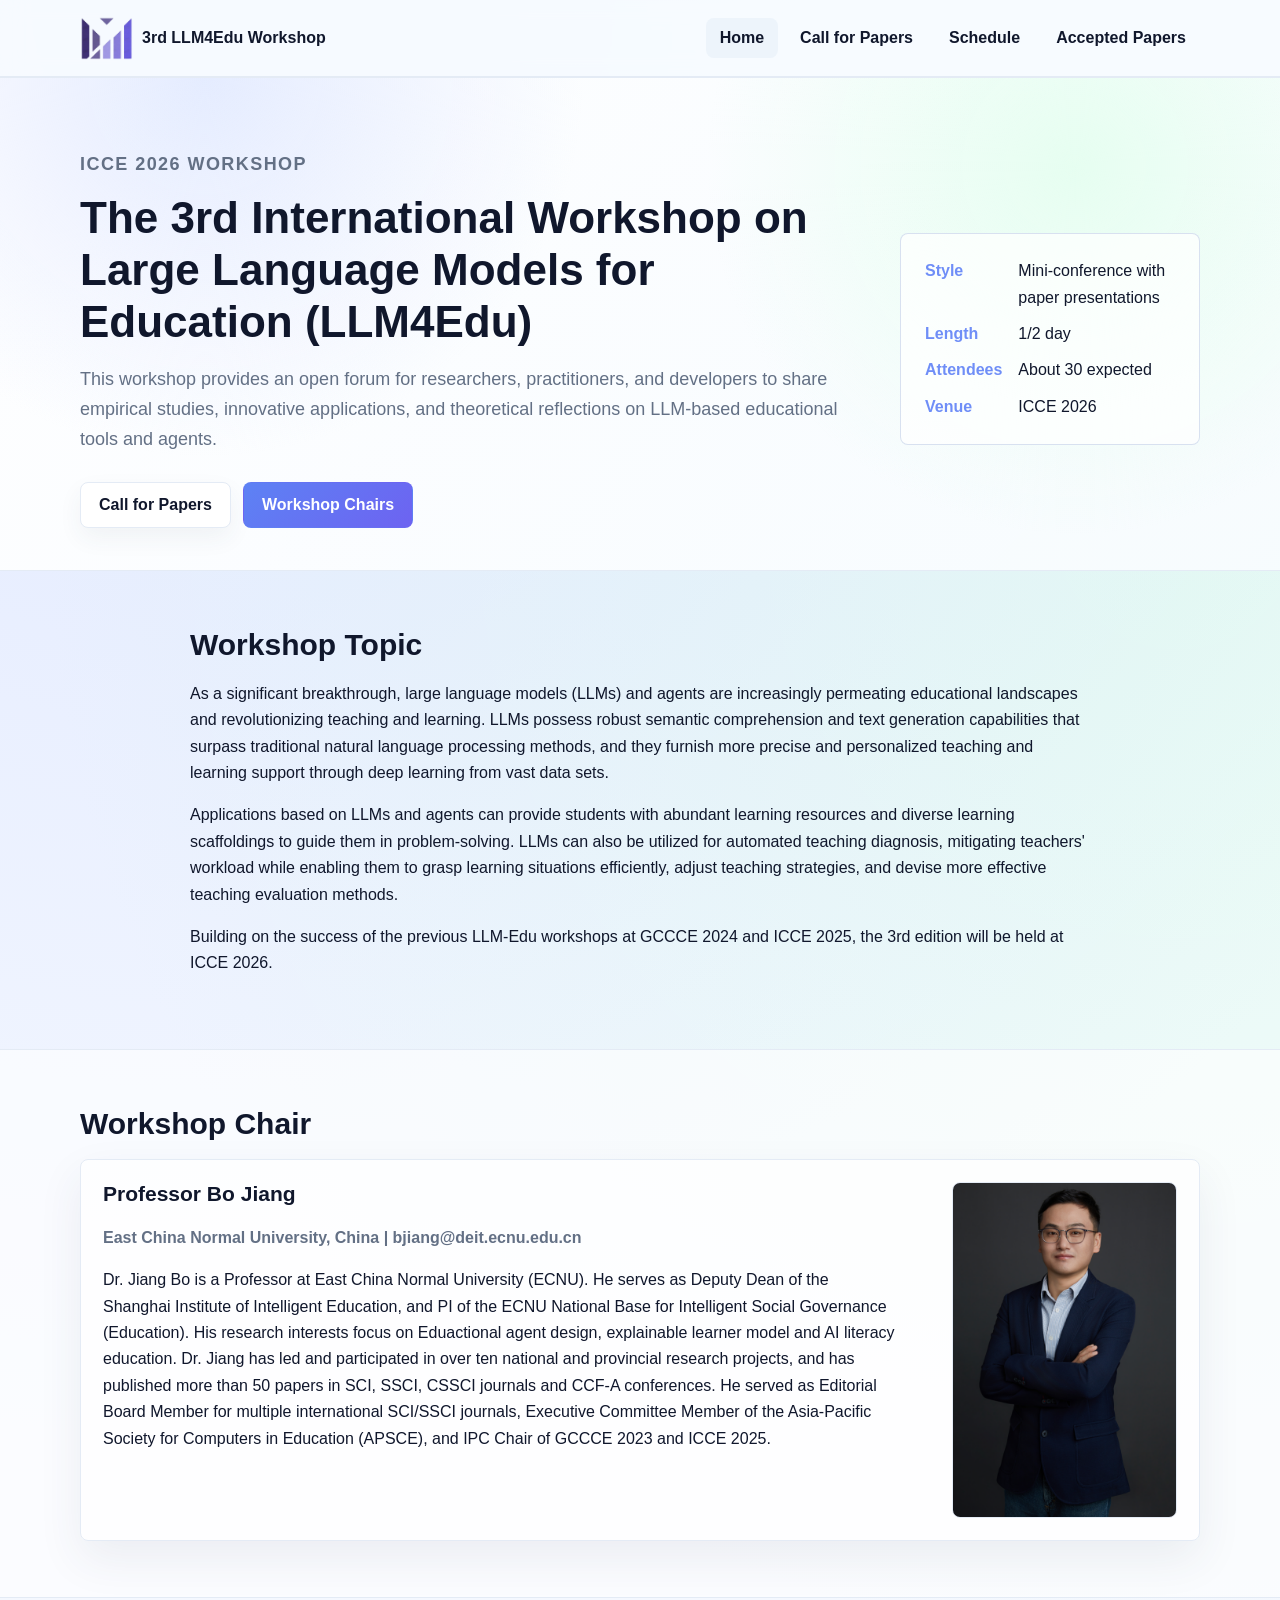
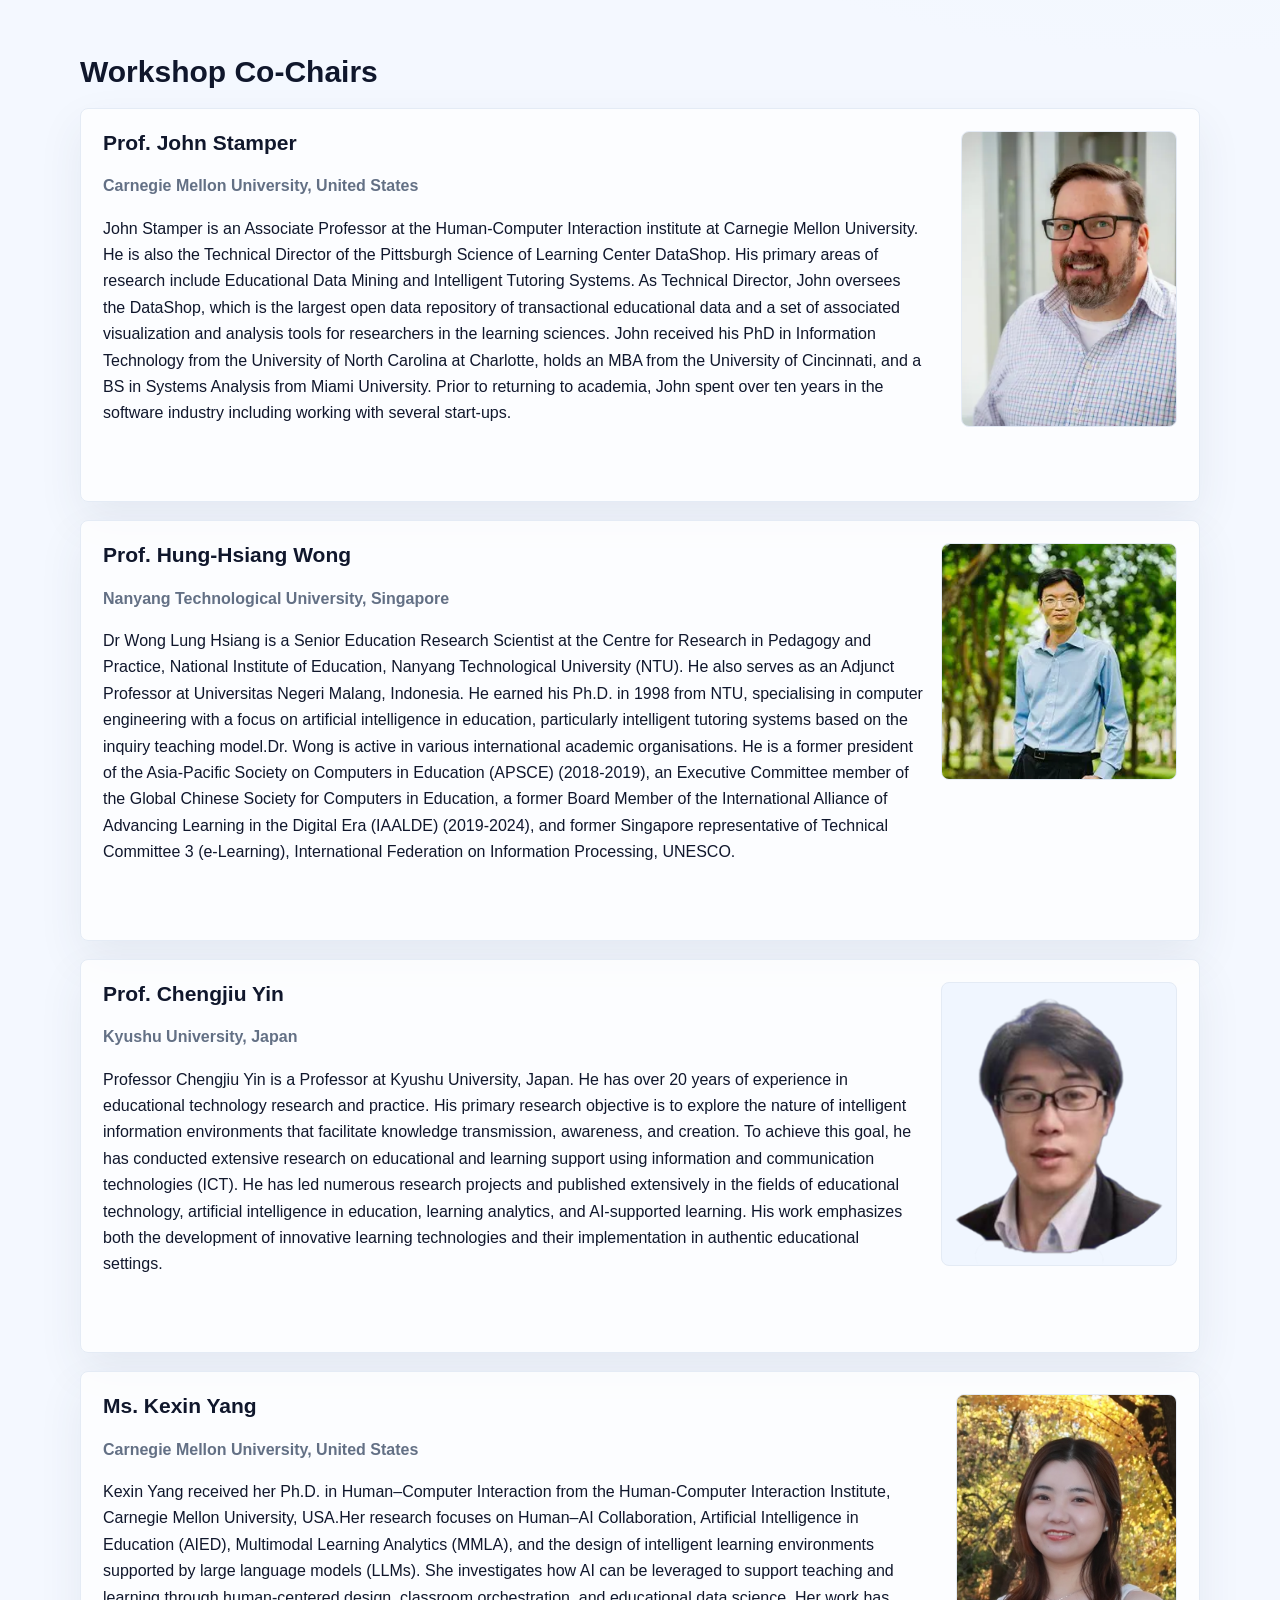
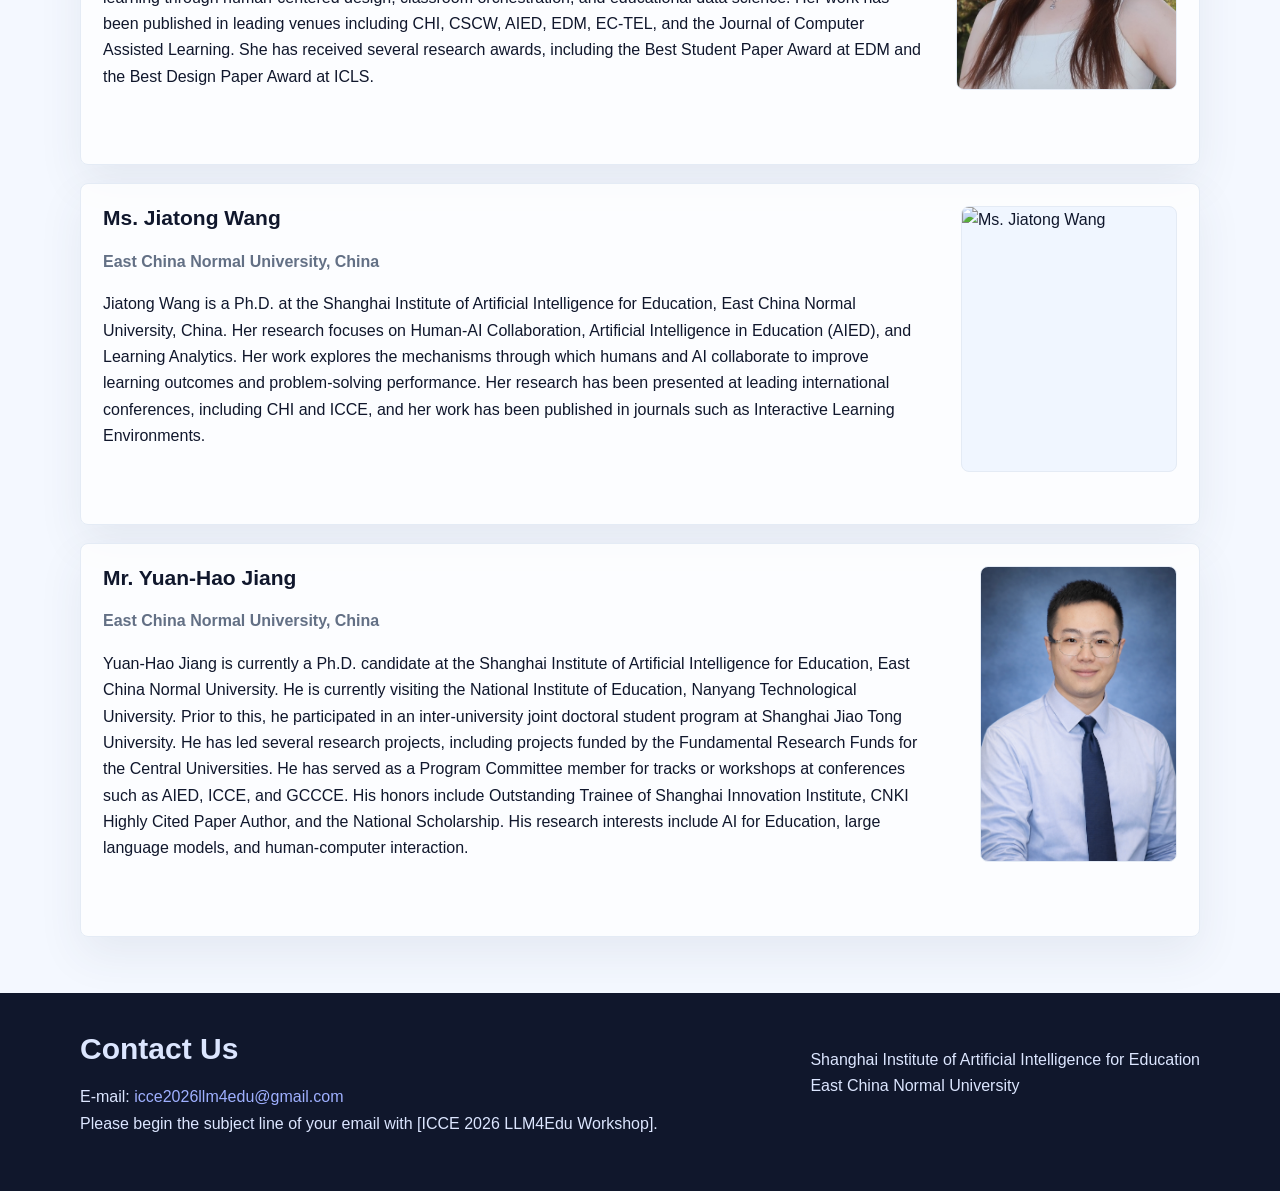
==== commit e9b86bb8: "Update index.html" ====
--- a/index.html
+++ b/index.html
@@ -150,7 +150,7 @@
             <article class="card profile-card">
               <img class="portrait" src="images/Chengjiu Yin.png" alt="Professor Chengjiu Yin" />
               <div>
-                <h3>Professor Chengjiu Yin</h3>
+                <h3>Prof. Chengjiu Yin</h3>
                 <p class="meta">Kyushu University, Japan</p>
                 <p>
                   Professor Chengjiu Yin is a Professor at Kyushu University, Japan. He has over 20 years of
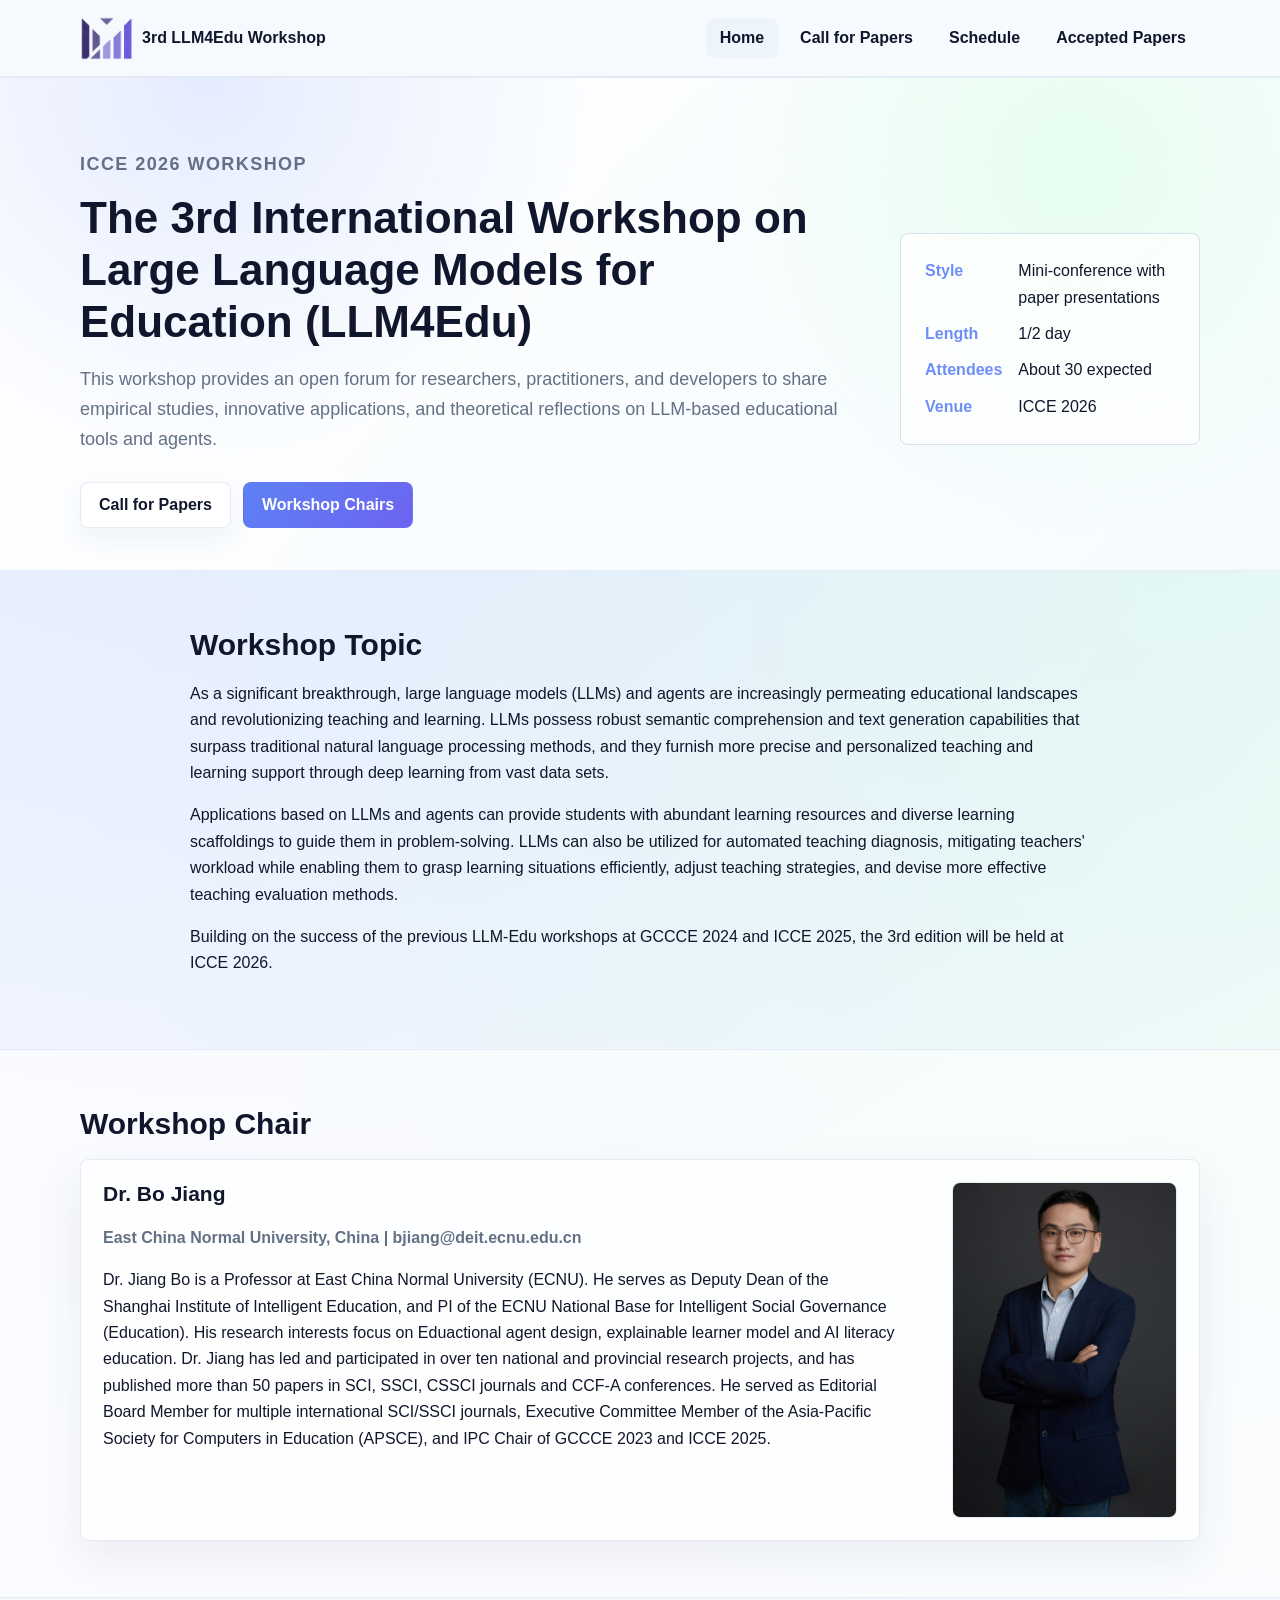
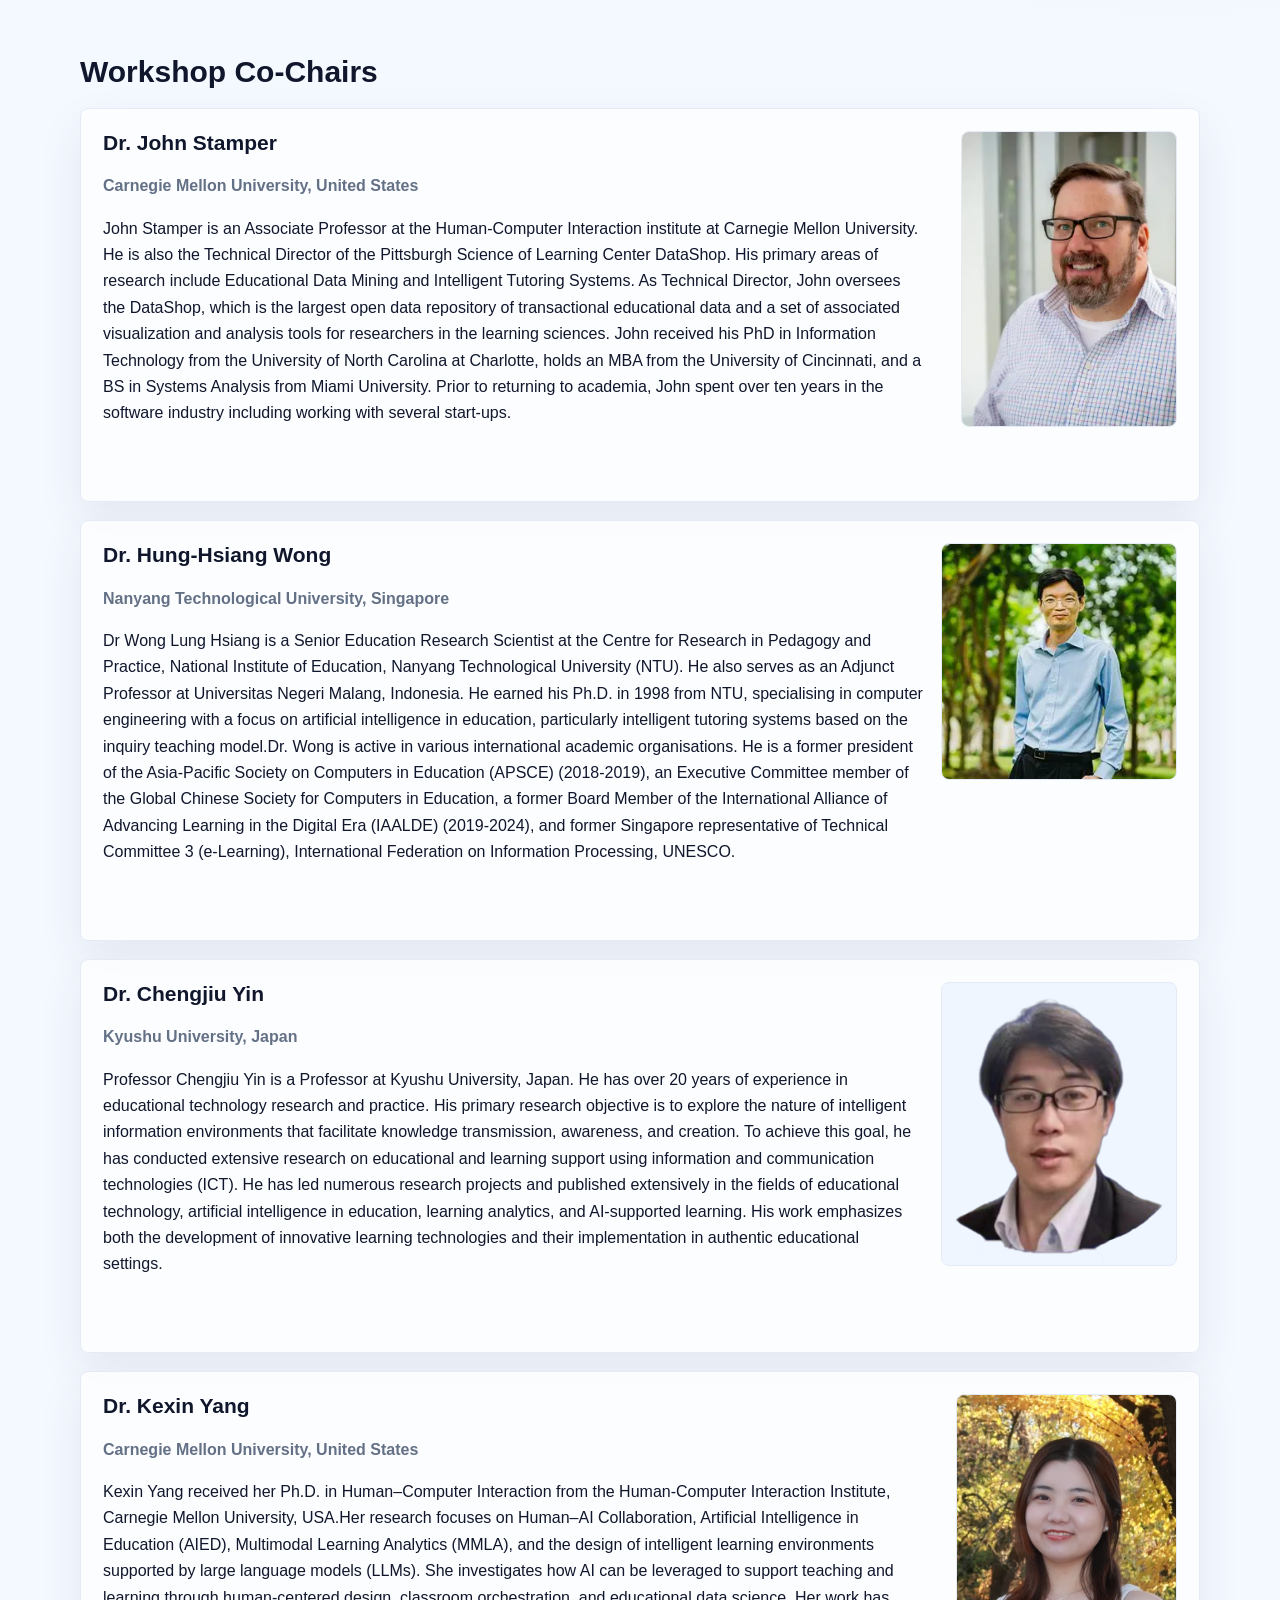
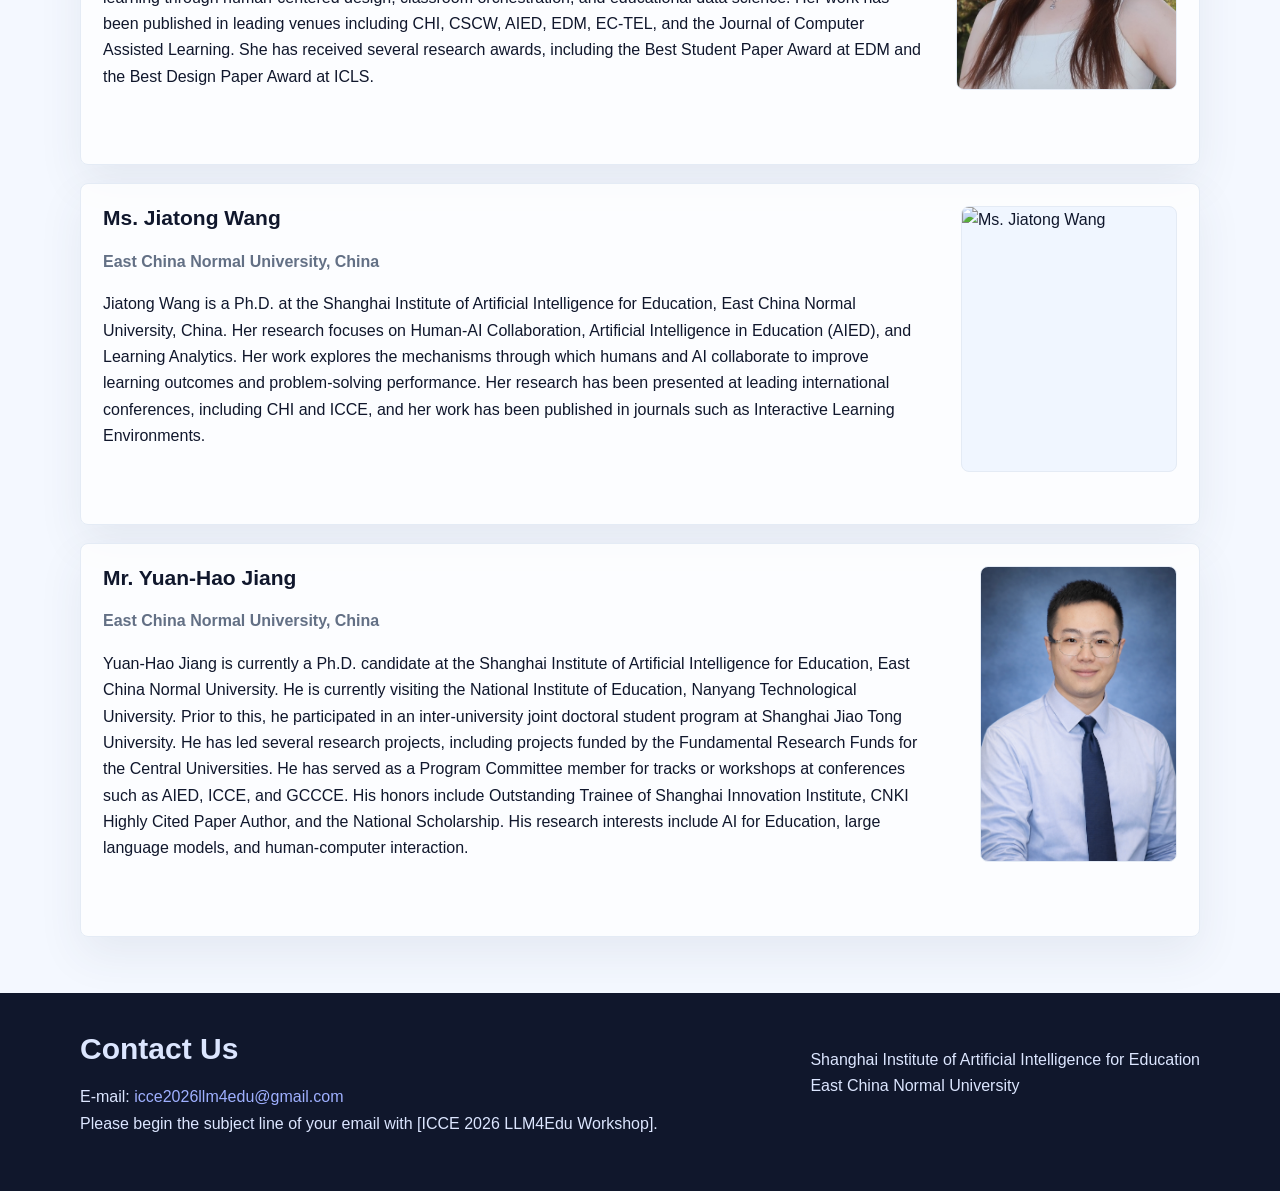
==== commit ea6d25ee: "Add files via upload" ====
--- a/index.html
+++ b/index.html
@@ -88,7 +88,7 @@
           <h2>Workshop Chair</h2>
           <article class="card chair-card">
             <div>
-              <h3>Professor Bo Jiang</h3>
+              <h3>Dr. Bo Jiang</h3>
               <p class="meta">East China Normal University, China | bjiang@deit.ecnu.edu.cn</p>
               <p>
                 Dr. Jiang Bo is a Professor at East China Normal University (ECNU). He serves as Deputy Dean of the
@@ -113,7 +113,7 @@
             <article class="card profile-card">
               <img class="portrait" src="images/John Stamper.png" alt="Professor John Stamper" />
               <div>
-                <h3>Prof. John Stamper</h3>
+                <h3>Dr. John Stamper</h3>
                 <p class="meta">Carnegie Mellon University, United States</p>
                 <p>
                   John Stamper is an Associate Professor at the Human-Computer Interaction institute at Carnegie Mellon
@@ -131,7 +131,7 @@
             <article class="card profile-card">
               <img class="portrait" src="images/Hung-Hsiang Wong.png" alt="Professor Hung-Hsiang Wong" />
               <div>
-                <h3>Prof. Hung-Hsiang Wong</h3>
+                <h3>Dr. Hung-Hsiang Wong</h3>
                 <p class="meta">Nanyang Technological University, Singapore</p>
                 <p>
                   Dr Wong Lung Hsiang is a Senior Education Research Scientist at the Centre for Research in Pedagogy
@@ -150,7 +150,7 @@
             <article class="card profile-card">
               <img class="portrait" src="images/Chengjiu Yin.png" alt="Professor Chengjiu Yin" />
               <div>
-                <h3>Prof. Chengjiu Yin</h3>
+                <h3>Dr. Chengjiu Yin</h3>
                 <p class="meta">Kyushu University, Japan</p>
                 <p>
                   Professor Chengjiu Yin is a Professor at Kyushu University, Japan. He has over 20 years of
@@ -167,7 +167,7 @@
             <article class="card profile-card">
               <img class="portrait" src="images/Kexin Yang.jpg" alt="Ms. Kexin Yang" />
               <div>
-                <h3>Ms. Kexin Yang</h3>
+                <h3>Dr. Kexin Yang</h3>
                 <p class="meta">Carnegie Mellon University, United States</p>
                 <p>
                   Kexin Yang received her Ph.D. in Human–Computer Interaction from the Human-Computer Interaction
